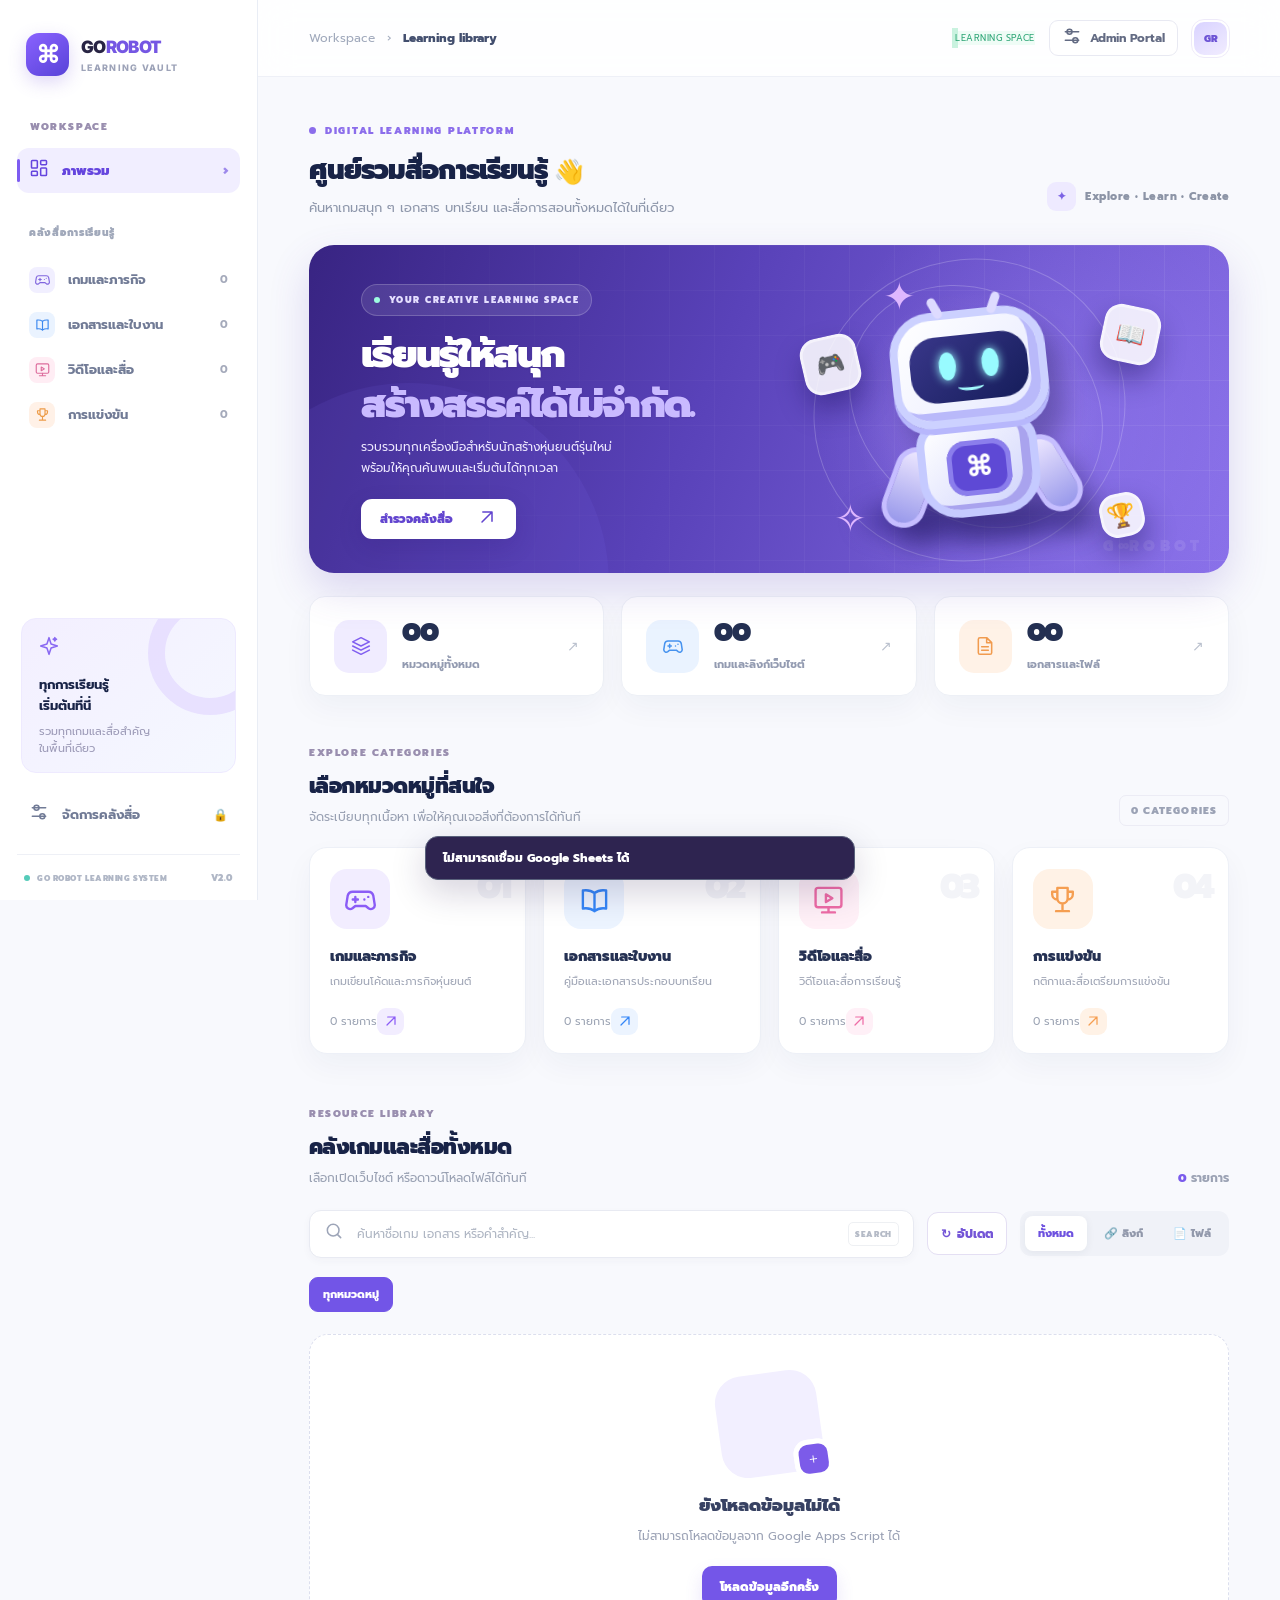
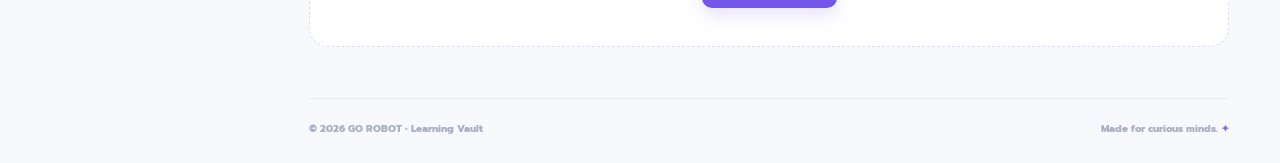
==== index.html @ 6108a469 "Add GO ROBOT Learning Vault Website" ====
<!doctype html>
<html lang="th">
<head>
  <meta charset="utf-8">
  <meta name="viewport" content="width=device-width, initial-scale=1">
  <meta name="theme-color" content="#5942b9">
  <meta name="description" content="GO ROBOT Learning Vault ศูนย์รวมเกมเขียนโปรแกรม เอกสาร และสื่อการเรียนรู้หุ่นยนต์">
  <title>GO ROBOT Learning Vault | คลังเกมและสื่อการเรียนรู้</title>
  <link rel="preconnect" href="https://fonts.googleapis.com">
  <link rel="preconnect" href="https://fonts.gstatic.com" crossorigin>
  <link href="https://fonts.googleapis.com/css2?family=Prompt:wght@400;500;600;700;800&family=Inter:wght@500;600;700;800;900&display=swap" rel="stylesheet">
  <link rel="icon" type="image/svg+xml" href="./favicon.svg">
  <link rel="stylesheet" href="./styles.css">
  <script src="./config.js"></script>
  <script src="./app.js" defer></script>
</head>
<body>
  <div class="app-shell">
    <aside class="sidebar" id="sidebar" aria-label="เมนูหลัก">
      <div class="sidebar-top">
        <div class="wordmark">
          <span class="logo-mark" aria-hidden="true">⌘</span>
          <span class="wordmark-copy"><strong>GO<span>ROBOT</span></strong><small>LEARNING VAULT</small></span>
        </div>
        <button class="nav-close" id="closeMenu" aria-label="ปิดเมนู">✕</button>
      </div>
      <div class="side-section-label">WORKSPACE</div>
      <nav class="side-nav">
        <button type="button" class="side-link active" id="homeNav">
          <span data-icon="LayoutDashboard"></span><span>ภาพรวม</span>
          <span class="side-link-trail">›</span>
        </button>
        <div class="side-subhead">คลังสื่อการเรียนรู้</div>
        <div id="sideCategoryNav"></div>
      </nav>
      <div class="side-grow"></div>
      <div class="sidebar-bottom">
        <div class="side-help">
          <span class="side-help-icon" data-icon="Sparkles"></span>
          <strong>ทุกการเรียนรู้<br>เริ่มต้นที่นี่</strong>
          <p>รวมทุกเกมและสื่อสำคัญ<br>ในพื้นที่เดียว</p>
        </div>
        <a class="side-link side-settings" id="adminSidebar" href="#">
          <span data-icon="Settings2"></span><span>จัดการคลังสื่อ</span><span class="admin-lock">🔒</span>
        </a>
        <div class="sidebar-footer"><span class="footer-led"></span> GO ROBOT LEARNING SYSTEM <span>V2.0</span></div>
      </div>
    </aside>

    <div class="main-area">
      <header class="topbar">
        <div class="mobile-brand">
          <button type="button" class="icon-plain" id="openMenu" aria-label="เปิดเมนู">☰</button>
          <span class="logo-mark" aria-hidden="true">⌘</span>
        </div>
        <div class="breadcrumb">Workspace <span>›</span> <strong id="breadcrumbLabel">Learning library</strong></div>
        <div class="top-actions">
          <span class="system-pill"><span class="live-pulse"></span> LEARNING SPACE</span>
          <a class="top-admin-btn" id="adminTop" href="#"><span data-icon="Settings2"></span> Admin Portal</a>
          <span class="top-avatar">GR</span>
        </div>
      </header>

      <main class="content">
        <div class="welcome-row">
          <div>
            <span class="eyebrow"><span class="eyebrow-dot"></span> DIGITAL LEARNING PLATFORM</span>
            <h1>ศูนย์รวมสื่อการเรียนรู้ <span class="wave">👋</span></h1>
            <p>ค้นหาเกมสนุก ๆ เอกสาร บทเรียน และสื่อการสอนทั้งหมดได้ในที่เดียว</p>
          </div>
          <div class="today-label"><span class="today-icon">✦</span> Explore • Learn • Create</div>
        </div>

        <section class="hero" aria-label="พื้นที่การเรียนรู้ Go Robot">
          <div class="hero-grid"></div>
          <div class="hero-copy">
            <div class="hero-kicker"><span class="hero-kicker-dot"></span> YOUR CREATIVE LEARNING SPACE</div>
            <h2>เรียนรู้ให้สนุก<br><em>สร้างสรรค์ได้ไม่จำกัด.</em></h2>
            <p>รวบรวมทุกเครื่องมือสำหรับนักสร้างหุ่นยนต์รุ่นใหม่<br class="desktop-only">พร้อมให้คุณค้นพบและเริ่มต้นได้ทุกเวลา</p>
            <button type="button" class="hero-cta" id="exploreButton">สำรวจคลังสื่อ <span data-icon="ArrowUpRight"></span></button>
          </div>
          <div class="hero-art" aria-hidden="true">
            <div class="art-orbit orbit-a"></div><div class="art-orbit orbit-b"></div><div class="art-halo"></div>
            <div class="art-platform"></div>
            <div class="art-robot">
              <div class="art-robot-head"><span class="ant ant-left"></span><span class="ant ant-right"></span><span class="eye"></span><span class="eye"></span><span class="robot-mouth"></span></div>
              <div class="art-robot-body"><div class="robot-core">⌘</div></div>
            </div>
            <div class="float-card card-a">🎮</div><div class="float-card card-b">📖</div><div class="float-card card-c">🏆</div>
            <div class="art-star star-a">✦</div><div class="art-star star-b">✧</div>
          </div>
          <div class="hero-watermark">G<span>∞</span>ROBOT</div>
        </section>

        <div class="stats-grid">
          <div class="stat-box"><span class="stat-icon purple" data-icon="Layers"></span><div><strong id="statCategories">00</strong><p>หมวดหมู่ทั้งหมด</p></div><span class="stat-arrow">↗</span></div>
          <div class="stat-box"><span class="stat-icon blue" data-icon="Gamepad2"></span><div><strong id="statLinks">00</strong><p>เกมและลิงก์เว็บไซต์</p></div><span class="stat-arrow">↗</span></div>
          <div class="stat-box"><span class="stat-icon orange" data-icon="FileText"></span><div><strong id="statFiles">00</strong><p>เอกสารและไฟล์</p></div><span class="stat-arrow">↗</span></div>
        </div>

        <section class="section categories-section">
          <div class="section-heading">
            <div><span class="section-overline">EXPLORE CATEGORIES</span><h2>เลือกหมวดหมู่ที่สนใจ</h2><p>จัดระเบียบทุกเนื้อหา เพื่อให้คุณเจอสิ่งที่ต้องการได้ทันที</p></div>
            <span class="section-counter" id="categoryCounter">0 CATEGORIES</span>
          </div>
          <div class="category-grid" id="categoryGrid"></div>
        </section>

        <section class="section featured-section" id="featuredSection" hidden>
          <div class="section-heading"><div><span class="section-overline">HANDPICKED FOR YOU</span><h2>⭐ รายการแนะนำ</h2></div></div>
          <div class="featured-row" id="featuredGrid"></div>
        </section>

        <section class="section library-section" id="library">
          <div class="section-heading library-heading">
            <div><span class="section-overline">RESOURCE LIBRARY</span><h2>คลังเกมและสื่อทั้งหมด</h2><p>เลือกเปิดเว็บไซต์ หรือดาวน์โหลดไฟล์ได้ทันที</p></div>
            <div class="library-count"><span id="filteredCount">0</span> รายการ</div>
          </div>
          <div class="library-toolbar">
            <div class="search-wrap"><span data-icon="Search"></span><input id="searchInput" type="search" placeholder="ค้นหาชื่อเกม เอกสาร หรือคำสำคัญ..." autocomplete="off" aria-label="ค้นหาสื่อ"><span class="search-kbd">SEARCH</span></div>
            <button type="button" class="reload-button" id="reloadTop" title="อัปเดตข้อมูลจาก Google Sheets">↻ <span>อัปเดต</span></button>
            <div class="resource-filters" role="group" aria-label="กรองชนิดสื่อ">
              <button type="button" class="selected" data-type="all">ทั้งหมด</button>
              <button type="button" data-type="link">🔗 ลิงก์</button>
              <button type="button" data-type="file">📄 ไฟล์</button>
            </div>
          </div>
          <div class="filter-bar" id="categoryFilters"></div>
          <div id="resourceGrid" class="resource-grid"></div>
          <div id="emptyState" class="empty-card">
            <div class="empty-graphic"><span data-icon="FolderOpen"></span><span>＋</span></div>
            <h3 id="emptyTitle">พื้นที่สำหรับไอเดียดี ๆ กำลังรออยู่</h3>
            <p id="emptyMessage">ยังไม่มีรายการ กรุณาเพิ่มสื่อจากหน้าผู้ดูแล</p>
            <button class="btn primary" id="refreshButton" type="button">โหลดข้อมูลอีกครั้ง</button>
          </div>
        </section>
        <footer class="page-footer"><span>© 2026 GO ROBOT • Learning Vault</span><span>Made for curious minds. <span class="footer-heart">✦</span></span></footer>
      </main>
    </div>
  </div>
  <div class="mobile-scrim" id="mobileScrim" hidden></div>
  <div class="toast" id="toast" role="status" hidden></div>
</body>
</html>
---- styles.css ----
:root{--ink:#182347;--muted:#858ea7;--purple:#7455eb;--border:#e8ebf3;--bg:#f8f9fd;--shadow:0 12px 30px rgba(32,38,85,.045)}
*{box-sizing:border-box}html{scroll-behavior:smooth}body{margin:0;background:var(--bg);color:var(--ink);font-family:"Noto Sans Thai","Prompt","Segoe UI",Tahoma,sans-serif;font-size:14px}button,input,textarea,select{font:inherit}button{cursor:pointer}button:disabled{cursor:not-allowed;opacity:.48}button:focus-visible,a:focus-visible,input:focus-visible,select:focus-visible,textarea:focus-visible{outline:3px solid #9a89ff;outline-offset:2px}a{color:inherit;text-decoration:none}h1,h2,h3,p{margin:0}::selection{background:#d6ccff;color:#2f2765}
.app-shell{min-height:100vh}.sidebar{position:fixed;left:0;top:0;bottom:0;width:258px;background:white;border-right:1px solid #e9edf5;display:flex;flex-direction:column;z-index:30;padding:31px 17px 15px}.sidebar-top{padding:1px 9px 37px}.logo-mark{width:43px;height:43px;display:grid;place-items:center;border-radius:13px;background:linear-gradient(145deg,#8a62ff,#5843d8);color:white;box-shadow:0 6px 18px #7653dc3d;flex:none}.side-section-label,.section-overline{font-size:10px;letter-spacing:.16em;color:#998eaf;font-weight:900}.side-section-label{margin:5px 13px 14px}.side-nav{display:flex;flex-direction:column;gap:5px}.side-link{display:flex;align-items:center;gap:13px;border:0;background:transparent;width:100%;min-height:45px;text-align:left;color:#717b96;border-radius:12px;padding:0 12px;font-weight:650;transition:.18s;font-size:13px}.side-link:hover,.side-link.active{background:#f1eeff;color:#6545de}.side-link.active{font-weight:850}.side-link.active:before{content:"";width:3px;height:23px;position:absolute;left:17px;border-radius:9px;background:#7d5cf1}.side-link-trail{margin-left:auto;opacity:.6}.side-subhead{margin:27px 12px 12px;color:#a0a8ba;font-size:10px;letter-spacing:.07em;font-weight:900}.side-icon-tiny{height:26px;width:26px;display:grid;place-items:center;border-radius:8px;overflow:hidden;background:#f1efff;color:#8065de}.side-icon-tiny.accent-blue{background:#eaf3ff;color:#3b88ef}.side-icon-tiny.accent-orange{background:#fff1e7;color:#ed9c48}.side-icon-tiny.accent-pink{background:#ffedf4;color:#dd6d9d}.side-icon-tiny.accent-teal{background:#e9fbf6;color:#1eae92}.side-icon-tiny.accent-indigo{background:#eaedff;color:#6378d9}.side-count{margin-left:auto;color:#a5aabb;font-size:11px;font-weight:700}.side-link.active .side-count{color:#886eef}.side-grow{flex:1}.side-help{background:linear-gradient(138deg,#f3efff,#f5f8ff);border:1px solid #eeeaff;border-radius:15px;padding:17px 17px 15px;margin:0 4px 19px;position:relative;overflow:hidden}.side-help:after{content:"";position:absolute;width:90px;height:90px;right:-37px;top:-28px;border:17px solid #e5dcff;border-radius:50%;opacity:.8}.side-help-icon{color:#8a6af2;display:block;margin-bottom:12px}.side-help strong{line-height:1.52;font-size:13px}.side-help p{font-size:11px;line-height:1.55;color:#9c9ab7;margin-top:7px}.side-settings{margin-bottom:17px}.sidebar-footer{display:flex;align-items:center;gap:7px;padding:16px 7px 0;border-top:1px solid #eef0f6;color:#b0b7c6;font-size:8px;font-weight:900;letter-spacing:.07em}.sidebar-footer span:last-child{margin-left:auto;font-size:9px}.footer-led{width:6px;height:6px;background:#55cbb9;border-radius:50%}.nav-close{display:none}
.main-area{margin-left:258px;min-height:100vh}.topbar{height:77px;border-bottom:1px solid #eef0f7;background:#ffffffd9;backdrop-filter:blur(16px);display:flex;align-items:center;justify-content:space-between;padding:0 51px;position:sticky;top:0;z-index:20}.breadcrumb{display:flex;align-items:center;gap:12px;color:#a0a9bc;font-size:12px}.breadcrumb strong{color:#424e6e;font-weight:750}.top-actions{display:flex;align-items:center;gap:14px}.system-pill{background:#effcf6;color:#32a779;letter-spacing:.055em;font-size:9px}.live-pulse{width:7px;height:7px;border-radius:50%;background:#43c695;box-shadow:0 0 0 3px #c9f2df}.top-admin-btn{height:36px;border:1px solid #e8e9f2;background:white;border-radius:9px;padding:0 12px;display:flex;align-items:center;gap:8px;color:#636b83;font-weight:700;font-size:12px}.top-admin-btn:hover{border-color:#b9a8ff;color:#7153dc}.top-avatar{width:37px;height:37px;background:linear-gradient(150deg,#d9d3ff,#f1ecff);color:#6c53d5;border:2px solid white;outline:1px solid #eeeaf9;border-radius:12px;display:grid;place-items:center;font-size:10px;font-weight:1000}.mobile-brand{display:none}
.content{max-width:1440px;margin:auto;padding:42px 51px 27px}.welcome-row{display:flex;justify-content:space-between;align-items:end;gap:20px;margin-bottom:28px}.eyebrow{font-size:10px;letter-spacing:.17em;font-weight:900;color:#8b6deb;display:inline-flex;align-items:center;gap:9px}.eyebrow-dot{width:7px;height:7px;border-radius:50%;background:#8b6deb}.welcome-row h1,.admin-header h1{font-weight:950;font-size:clamp(23px,2.1vw,32px);letter-spacing:-.035em;margin-top:10px}.welcome-row p,.admin-header p{color:#8e97ab;font-size:13px;margin-top:8px}.wave{font-size:24px;vertical-align:middle}.today-label{display:flex;align-items:center;gap:9px;font-size:11px;letter-spacing:.04em;color:#8c94a6;font-weight:800;white-space:nowrap;padding-bottom:6px}.today-icon{width:29px;height:29px;border-radius:9px;display:grid;place-items:center;background:#eeeaff;color:#7c63e5}
.hero{height:328px;border-radius:25px;background:linear-gradient(112deg,#382482 0%,#5942b9 43%,#8970e9 100%);position:relative;overflow:hidden;color:white;box-shadow:0 17px 40px #6247bc31}.hero-grid{position:absolute;inset:0;background-image:linear-gradient(#ffffff12 1px,transparent 1px),linear-gradient(90deg,#ffffff12 1px,transparent 1px);background-size:45px 45px;mask-image:linear-gradient(90deg,transparent,#000)}.hero:before{content:"";position:absolute;inset:-70px -80px auto auto;width:500px;height:500px;border-radius:50%;background:radial-gradient(circle,#a48bff55,transparent 69%)}.hero:after{content:"";position:absolute;left:-100px;bottom:-210px;width:400px;height:400px;background:#8170f31a;border-radius:50%}.hero-copy{position:relative;z-index:5;padding:39px 0 0 52px}.hero-kicker{display:inline-flex;align-items:center;gap:9px;font-size:9px;letter-spacing:.16em;font-weight:850;color:#e5dfff;background:#ffffff19;border:1px solid #ffffff31;padding:8px 12px;border-radius:100px}.hero-kicker-dot{width:6px;height:6px;border-radius:50%;background:#9dfbe0}.hero h2{font-size:clamp(30px,3vw,44px);font-weight:950;letter-spacing:-.045em;line-height:1.3;margin:14px 0 7px;text-shadow:0 1px 2px #2d1c5228}.hero h2 em{font-style:normal;color:#c9baff}.hero p{color:#eee9ff;font-size:12px;line-height:1.8}.hero-cta{border:0;background:white;color:#6245cf;display:flex;align-items:center;gap:24px;padding:0 19px;height:40px;border-radius:11px;margin-top:19px;font-weight:850;font-size:12px;box-shadow:0 8px 24px #26106724}.hero-cta:hover{transform:translateY(-2px)}.hero-watermark{position:absolute;right:26px;bottom:16px;color:#ffffff18;font-weight:1000;font-size:15px;letter-spacing:.3em}.hero-watermark span{letter-spacing:0}.hero-art{position:absolute;width:390px;height:310px;right:68px;top:10px;z-index:2}.art-orbit{position:absolute;border:1px solid #ffffff33;border-radius:50%;left:41px;top:5px;width:315px;height:300px;transform:rotate(-27deg)}.orbit-b{left:70px;top:39px;width:270px;height:225px;transform:rotate(38deg)}.art-halo{position:absolute;width:250px;height:250px;left:80px;top:35px;border-radius:50%;background:radial-gradient(circle,#c5aaff5c,transparent 70%)}.art-platform{position:absolute;width:228px;height:43px;background:#251b7280;filter:blur(12px);border-radius:50%;left:91px;top:243px}.art-robot{position:absolute;left:120px;top:54px;width:165px;height:210px;filter:drop-shadow(13px 21px 12px #1e155258);transform:rotate(-6deg)}.art-robot-head{position:absolute;z-index:2;top:0;left:5px;width:156px;height:116px;border-radius:42px 42px 37px 37px;background:linear-gradient(135deg,#ffffff,#e6e9ff);border:8px solid #ccd1ff;box-shadow:inset -9px -8px 0 #b9b9fa,0 6px 0 #b7b7fc;display:flex;align-items:center;justify-content:center;gap:26px}.art-robot-head:before{content:"";position:absolute;inset:17px 11px;border-radius:26px;background:linear-gradient(140deg,#39378a,#151d5a)}.art-robot-head .eye{width:17px;height:28px;border-radius:60%;background:#98fbff;box-shadow:0 0 10px #9afbff;z-index:2;margin-top:-7px}.robot-mouth{position:absolute;z-index:2;bottom:27px;width:26px;height:9px;border-bottom:3px solid #a4fcff;border-radius:0 0 50% 50%}.ant{position:absolute;top:-23px;width:9px;height:22px;background:#dedbff;border-radius:6px}.ant-left{left:37px;transform:rotate(-24deg)}.ant-right{right:35px;transform:rotate(24deg)}.art-robot-body{position:absolute;top:109px;left:22px;width:121px;height:98px;border:8px solid #c5caff;background:linear-gradient(140deg,#ffffff,#ced2fc);border-radius:26px 26px 39px 39px;display:grid;place-items:center;box-shadow:inset -9px -5px 0 #a9a3ee}.art-robot-body:before,.art-robot-body:after{content:"";position:absolute;top:13px;width:34px;height:73px;background:linear-gradient(#ede7ff,#9999eb);border-radius:24px;border:5px solid #c6beff;z-index:-1}.art-robot-body:before{left:-40px;transform:rotate(26deg)}.art-robot-body:after{right:-40px;transform:rotate(-26deg)}.robot-core{width:64px;height:55px;border-radius:19px;background:#5e49d5;color:#b1f9fb;display:grid;place-items:center;box-shadow:inset 0 0 0 5px #8b7eec}.float-card{position:absolute;width:57px;height:57px;display:grid;place-items:center;border-radius:17px;background:#ffffffdc;color:#7956e3;box-shadow:0 15px 28px #170c5666;transform:rotate(-13deg);border:3px solid #ffffff77}.card-a{left:31px;top:81px}.card-b{right:2px;top:51px;transform:rotate(12deg);color:#e7915c}.card-c{right:17px;bottom:28px;transform:rotate(-12deg);width:44px;height:44px;color:#e9a44b}.art-star{position:absolute;color:#dfb7ff;font-size:39px}.star-a{top:12px;left:112px}.star-b{bottom:17px;left:63px}
.stats-grid{display:grid;grid-template-columns:repeat(3,minmax(0,1fr));gap:17px;margin:23px 0 45px}.stat-box{height:100px;background:white;border:1px solid #edf0f6;border-radius:16px;display:flex;align-items:center;padding:22px 24px;gap:15px;box-shadow:var(--shadow)}.stat-icon{width:53px;height:53px;border-radius:15px;display:grid;place-items:center;flex:none}.stat-icon.purple{background:#f0ecff;color:#805ef0}.stat-icon.blue{background:#eaf3ff;color:#4793ef}.stat-icon.orange{background:#fff2e7;color:#f19b4f}.stat-box strong{font-size:27px;line-height:1;font-weight:950;color:#243052;letter-spacing:-.05em}.stat-box p{font-size:11px;color:#939bb1;font-weight:700;margin-top:9px}.stat-arrow{margin-left:auto;color:#bac1ce}
.section{margin-top:38px}.section-heading{display:flex;align-items:flex-end;justify-content:space-between;margin-bottom:21px;gap:18px}.section-heading h2{display:flex;align-items:center;gap:9px;font-size:21px;letter-spacing:-.025em;font-weight:950;margin-top:8px}.section-heading p{font-size:12px;color:#98a0b2;margin-top:6px}.section-counter{font-size:10px;color:#9ba2b5;letter-spacing:.11em;font-weight:900;border:1px solid #ececf5;padding:7px 11px;border-radius:7px;white-space:nowrap}.category-grid{display:grid;grid-template-columns:repeat(4,minmax(0,1fr));gap:17px}.category-card{text-align:left;border:1px solid #edf0f7;background:white;border-radius:18px;padding:21px 20px 18px;min-height:199px;display:flex;flex-direction:column;position:relative;overflow:hidden;transition:transform .2s,border-color .2s,box-shadow .2s;box-shadow:var(--shadow);--accent-color:#8b5cf6;--accent-bg:#f2edff}.category-card.accent-blue{--accent-color:#3486f7;--accent-bg:#ecf4ff}.category-card.accent-teal{--accent-color:#18b6a3;--accent-bg:#e7fbf5}.category-card.accent-orange{--accent-color:#f59e51;--accent-bg:#fff2e6}.category-card.accent-pink{--accent-color:#ee6ca6;--accent-bg:#fff0f7}.category-card.accent-indigo{--accent-color:#6571ee;--accent-bg:#edf0ff}.category-card:hover,.category-card.chosen{transform:translateY(-4px);border-color:var(--accent-color);box-shadow:0 18px 32px #443a7b13}.cat-artmark{position:absolute;right:17px;top:13px;font-size:34px;font-weight:1000;color:#f3f4f8;letter-spacing:-.1em}.cat-icon{width:60px;height:60px;border-radius:17px;display:grid;place-items:center;background:var(--accent-bg);color:var(--accent-color);overflow:hidden;margin-bottom:17px}.cat-title{font-size:14px;font-weight:950;color:#253153}.cat-description{font-size:11px;line-height:1.7;color:#a0a6b6;margin-top:6px;display:-webkit-box;-webkit-line-clamp:2;-webkit-box-orient:vertical;overflow:hidden}.cat-bottom{display:flex;align-items:center;justify-content:space-between;font-size:11px;color:#9ba3b3;margin-top:auto;padding-top:16px}.cat-arrow{width:27px;height:27px;display:grid;place-items:center;border-radius:9px;background:var(--accent-bg);color:var(--accent-color)}.featured-section{margin-top:44px}.featured-row{display:grid;grid-template-columns:repeat(3,minmax(0,1fr));gap:18px}
.library-section{margin-top:48px;scroll-margin-top:100px}.library-heading{margin-bottom:23px}.library-count{font-size:12px;font-weight:700;color:#9ba2b4}.library-count span{color:#7a5bec;font-weight:1000}.library-toolbar{display:flex;gap:13px;align-items:center;justify-content:space-between}.search-wrap{height:48px;display:flex;align-items:center;gap:11px;border:1px solid #e8eaf2;border-radius:12px;background:white;color:#9da5b8;padding:0 14px;flex:1;box-shadow:0 3px 9px #2d366009}.search-wrap:focus-within{border-color:#ac9af7}.search-wrap input{outline:0;border:0;background:transparent;flex:1;min-width:0;color:#303b5b;font-size:12px}.search-wrap input::placeholder{color:#afb6c3}.search-wrap button{border:0;background:transparent;color:#8790a5}.search-kbd{font-size:8px;letter-spacing:.08em;border:1px solid #eef0f3;border-radius:5px;padding:5px 6px;font-weight:900;color:#b4bac6}.resource-filters{display:flex;gap:4px;background:#f0f2f8;padding:5px;border-radius:11px;white-space:nowrap}.resource-filters button{border:0;background:transparent;padding:9px 13px;display:flex;align-items:center;gap:7px;border-radius:8px;font-size:11px;font-weight:800;color:#9198ab}.resource-filters button.selected{background:white;box-shadow:0 2px 8px #262f4510;color:#6d51df}.filter-bar{display:flex;gap:8px;flex-wrap:wrap;margin:19px 0 22px}.filter-bar button{border:1px solid #e9ebf3;padding:8px 13px;border-radius:9px;background:white;font-size:11px;color:#929aad;font-weight:750}.filter-bar button.active{background:#7255e7;color:white;border-color:#7255e7}.resource-grid{display:grid;grid-template-columns:repeat(3,minmax(0,1fr));gap:19px}.resource-card{border:1px solid #eaecf5;border-radius:17px;background:white;overflow:hidden;display:flex;flex-direction:column;box-shadow:var(--shadow);transition:transform .2s,box-shadow .2s}.resource-card:hover{transform:translateY(-4px);box-shadow:0 20px 35px #3e467516}.resource-cover{position:relative;height:151px;overflow:hidden;background:linear-gradient(127deg,#433299,#9c85fa);color:white}.resource-cover.cover-blue{background:linear-gradient(125deg,#1d5da7,#8dbdfa)}.resource-cover.cover-pink{background:linear-gradient(125deg,#9d397e,#f6a5d3)}.resource-cover.cover-teal{background:linear-gradient(125deg,#117a86,#92e4d8)}.resource-cover.cover-orange{background:linear-gradient(125deg,#ad6230,#ffce8d)}.resource-cover.cover-indigo{background:linear-gradient(125deg,#4254ba,#a6b0ff)}.resource-cover>img{width:100%;height:100%;object-fit:cover}.cover-lines{position:absolute;inset:0;background:repeating-linear-gradient(140deg,transparent,transparent 24px,#ffffff12 25px,#ffffff12 26px)}.cover-rings{position:absolute;width:210px;height:210px;border:36px solid #ffffff1d;border-radius:50%;right:-40px;top:-60px}.cover-symbol{position:absolute;width:80px;height:80px;border:1px solid #ffffff51;background:#ffffff20;border-radius:24px;display:grid;place-items:center;left:50%;top:50%;transform:translate(-50%,-50%) rotate(-9deg);box-shadow:0 14px 30px #15245230}.cover-word{position:absolute;bottom:13px;left:17px;font-weight:950;font-size:10px;letter-spacing:.14em;color:#ffffff88}.featured-flag{position:absolute;right:12px;top:12px;padding:6px 8px;background:#ffffffed;color:#d49a33;font-weight:900;font-size:9px;border-radius:6px;display:flex;gap:5px;align-items:center}.resource-card-body{padding:19px 19px 17px;display:flex;flex-direction:column;flex:1}.resource-meta{display:flex;justify-content:space-between;gap:8px;align-items:center}.resource-kind{display:inline-flex;align-items:center;gap:5px;color:#785be4;background:#f0ebff;font-size:9px;letter-spacing:.06em;font-weight:900;border-radius:5px;padding:6px 8px}.resource-kind.file-kind{background:#e7f3ff;color:#4387d7}.resource-category{font-size:10px;color:#a2a9bb;white-space:nowrap;overflow:hidden;text-overflow:ellipsis}.resource-card h3{font-size:15px;font-weight:900;line-height:1.5;margin-top:14px}.resource-card p{color:#9da4b5;font-size:11px;line-height:1.7;margin-top:7px;display:-webkit-box;-webkit-line-clamp:2;-webkit-box-orient:vertical;overflow:hidden;min-height:36px}.resource-tags{display:flex;gap:5px;flex-wrap:wrap;min-height:29px;margin:11px 0}.resource-tags span{color:#8993ad;background:#f5f6fa;font-size:10px;border-radius:5px;padding:5px 7px}.resource-card-footer{border-top:1px solid #f0f1f6;margin-top:auto;padding-top:12px;display:flex;align-items:center;justify-content:space-between;color:#6d56cc;font-size:11px;font-weight:850}.resource-card-footer>span:first-child{display:flex;align-items:center;gap:6px}.round-link{width:29px;height:29px;background:#f1edff;color:#7355df;border-radius:9px;display:grid;place-items:center}.empty-card{background:white;border:1px dashed #dcdfee;min-height:304px;border-radius:19px;display:flex;align-items:center;justify-content:center;flex-direction:column;text-align:center;padding:38px;color:#957de7}.empty-card h3{color:#374162;font-weight:900;font-size:17px;margin-top:11px}.empty-card p{color:#9ba2b5;line-height:1.7;font-size:12px;margin:8px 0 20px}.empty-graphic{width:102px;height:102px;display:grid;place-items:center;border-radius:27px;background:#f2efff;position:relative;color:#8c71ec;transform:rotate(-8deg);margin-bottom:6px}.empty-graphic-glow{position:absolute;width:90px;height:90px;background:#a794ff20;filter:blur(18px)}.empty-graphic>span{position:absolute;right:-8px;bottom:-9px;background:#7c5be9;color:white;border:5px solid white;border-radius:14px;display:grid;place-items:center;width:39px;height:39px}.loading-orb{width:40px;height:40px;border:3px solid #eee9ff;border-top-color:#8060ec;border-radius:50%;animation:spin 1s linear infinite}@keyframes spin{to{transform:rotate(360deg)}}.page-footer{display:flex;justify-content:space-between;border-top:1px solid #e9ebf2;margin-top:51px;padding:22px 0 0;color:#a8b0c2;font-size:10px;font-weight:750}.footer-heart{color:#866ae9}
.btn{border:1px solid transparent;border-radius:10px;display:inline-flex;align-items:center;justify-content:center;gap:9px;padding:11px 17px;font-weight:850;font-size:12px;transition:.15s}.btn.primary{background:#7456e8;color:white;box-shadow:0 8px 17px #7354df28}.btn.primary:hover{background:#6346d9}.btn.ghost{color:#7c85a0;border-color:#e5e8f1;background:white}.btn.ghost:hover{color:#7055e5;border-color:#d2cbfa}
.admin-header{display:flex;align-items:end;justify-content:space-between;gap:20px;margin:0 0 28px}.admin-header .eyebrow{gap:8px}.admin-greet{font-size:23px}.admin-banner{background:linear-gradient(110deg,#2f286b,#5545aa);color:white;border-radius:17px;padding:22px 25px;display:flex;align-items:center;gap:18px;box-shadow:0 13px 30px #4a388222}.banner-lock{width:52px;height:52px;background:#ffffff1e;display:grid;place-items:center;border-radius:15px;border:1px solid #ffffff3a;flex:none}.admin-banner strong{font-size:15px;font-weight:950}.admin-banner p{font-size:11px;color:#d3cef6;margin-top:6px}.secure-badge{margin-left:auto;font-size:9px;letter-spacing:.1em;font-weight:900;display:flex;align-items:center;gap:8px;white-space:nowrap;color:#b5f9da}.secure-badge span{background:#63e9b8;width:7px;height:7px;border-radius:50%}.admin-metrics{display:grid;grid-template-columns:repeat(4,1fr);gap:16px;margin:24px 0 30px}.admin-metrics>div{min-height:126px;background:white;border:1px solid #ebeef5;border-radius:15px;padding:18px 20px;display:flex;flex-direction:column;box-shadow:var(--shadow)}.admin-metrics span{color:#8768e8;margin-bottom:6px}.admin-metrics strong{font-size:27px;line-height:1.1;font-weight:950}.admin-metrics p{font-size:11px;font-weight:700;color:#929cb3;margin-top:7px}.admin-panel{background:white;border-radius:19px;border:1px solid #e8ebf2;box-shadow:var(--shadow);margin-bottom:22px;overflow:hidden}.admin-panel-header{display:flex;align-items:center;justify-content:space-between;gap:20px;padding:26px 27px 20px}.admin-panel-header h2{font-size:19px;letter-spacing:-.02em;font-weight:950;margin-top:5px}.admin-panel-header h2 span{font-size:12px;font-weight:850;border-radius:30px;background:#f0ecff;color:#8468e5;display:inline-flex;padding:3px 8px;vertical-align:middle;margin-left:5px}.admin-panel-header p{font-size:11px;color:#99a2b4;margin-top:7px}.admin-list{border-top:1px solid #edf0f6}.admin-list-row{display:flex;align-items:center;gap:16px;border-bottom:1px solid #f0f1f5;padding:14px 26px;min-height:81px}.admin-list-row:last-child{border-bottom:0}.admin-row-icon{height:46px;width:46px;border-radius:13px;background:#f1ecff;color:#8563e6;display:grid;place-items:center;overflow:hidden;flex:none}.admin-row-icon.accent-blue{background:#e7f2ff;color:#488de9}.admin-row-icon.accent-pink{background:#ffeff6;color:#dd72a2}.admin-row-icon.accent-orange{background:#fff2e6;color:#eaaa59}.admin-row-icon.accent-teal{background:#e7faf4;color:#1daa9a}.admin-row-icon.accent-indigo{background:#ecedff;color:#6879d9}.admin-row-icon img{width:100%;height:100%;object-fit:cover}.admin-row-desc{min-width:0;flex:1;display:flex;flex-direction:column;gap:5px}.admin-row-desc strong{font-size:12px;font-weight:900;white-space:nowrap;overflow:hidden;text-overflow:ellipsis}.admin-row-desc span{font-size:11px;color:#9aa2b5;white-space:nowrap;overflow:hidden;text-overflow:ellipsis}.admin-number{background:#f6f7fa;color:#8891a4;font-size:10px;white-space:nowrap}.admin-row-controls{display:flex;gap:5px;align-items:center}.admin-row-controls button{background:white;border:1px solid #eef0f6;border-radius:8px;width:34px;height:34px;display:grid;place-items:center;color:#8f99ad}.admin-row-controls button:not(:disabled):hover{color:#6d51e3;background:#f6f3ff}.admin-row-controls button.danger-icon:hover{color:#df6376;background:#fff0f2}.admin-list-empty{text-align:center;padding:34px 20px;color:#a3aabe;font-size:12px}.admin-bottom-actions{display:flex;justify-content:flex-end;gap:10px;margin:20px 0}.admin-bottom-actions button{display:flex;align-items:center;gap:8px;color:#8d95aa;font-size:12px;font-weight:750;background:transparent;border:0;padding:10px}.admin-bottom-actions button:hover{color:#7157de}
.toast{position:fixed;bottom:27px;left:50%;transform:translateX(-50%);z-index:100;display:flex;align-items:center;gap:10px;background:#262f51;color:white;border:1px solid #59617b;border-radius:12px;box-shadow:0 18px 40px #10162933;padding:13px 18px;font-size:12px;font-weight:750;max-width:calc(100vw - 30px)}.toast svg{color:#79e8be;flex:none}
.modal-backdrop{position:fixed;inset:0;z-index:80;background:#111936b8;backdrop-filter:blur(8px);display:flex;justify-content:center;align-items:center;padding:20px}.auth-modal,.editor-modal{background:white;border-radius:23px;box-shadow:0 35px 90px #070e3073;position:relative;width:min(100%,480px);padding:37px}.modal-x{border:0;background:#f2f3f8;color:#8f97aa;width:34px;height:34px;border-radius:10px;display:grid;place-items:center;flex:none}.auth-modal>.modal-x{position:absolute;right:18px;top:18px}.auth-emblem{background:linear-gradient(135deg,#e8e0ff,#f5f2ff);height:74px;width:74px;display:grid;place-items:center;color:#7557e4;border-radius:22px;margin:0 auto 20px;box-shadow:0 10px 22px #7560da12}.auth-tag{display:flex;justify-content:center;width:max-content;margin:auto;background:#f2efff;color:#8065dc;letter-spacing:.1em;font-size:9px}.auth-modal h2{font-size:24px;text-align:center;font-weight:950;margin:13px 0 8px;letter-spacing:-.025em}.auth-modal>p{font-size:12px;color:#9ba3b8;text-align:center;line-height:1.8;margin:auto;max-width:330px}.auth-form{margin-top:27px}.auth-form label,.editor-body label{font-size:12px;color:#4b5574;font-weight:850;display:flex;flex-direction:column;gap:9px}.auth-form label+label{margin-top:17px}.auth-form input,.editor-body input:not([type=file]):not([type=checkbox]),.editor-body textarea,.editor-body select{width:100%;border:1px solid #e5e8f1;border-radius:10px;background:#fcfcff;color:#34405f;padding:12px 13px;outline:0;font-size:13px;font-weight:500;min-height:45px}.auth-form input:focus,.editor-body input:focus,.editor-body select:focus,.editor-body textarea:focus{border-color:#9e88fa;box-shadow:0 0 0 3px #9f8df51e}.auth-form input::placeholder,.editor-body input::placeholder,.editor-body textarea::placeholder{color:#b9c0ce}.auth-submit{width:100%;margin-top:23px;height:46px}.auth-footnote{display:flex;align-items:center;justify-content:center;gap:7px;font-size:10px;color:#a0a7b9;margin-top:23px}.auth-footnote svg{color:#7d69d6}.form-error{color:#c84561;background:#fff2f5;border-radius:8px;padding:10px;margin-top:13px;font-size:11px}
.editor-modal{padding:0;width:min(100%,590px);max-height:min(92vh,950px);display:flex;flex-direction:column;overflow:hidden}.editor-header{padding:26px 29px 22px;display:flex;align-items:flex-start;justify-content:space-between;border-bottom:1px solid #edf0f5}.editor-header h2{font-size:20px;font-weight:950;margin-top:6px}.editor-body{overflow-y:auto;padding:25px 29px 0;display:flex;flex-direction:column;gap:18px}.editor-body label>span:not(.muted){color:#8b65f2}.editor-body .muted{color:#aab1bf;font-weight:600}.editor-body textarea{resize:vertical}.input-subtitle{font-size:12px;color:#4b5574;font-weight:850}.input-subtitle span{font-size:10px;font-weight:600;color:#a0a8bb;margin-left:5px}.icon-choice-grid{display:grid;grid-template-columns:repeat(10,minmax(0,1fr));gap:7px;margin-top:-7px}.icon-choice{height:40px;border-radius:9px;background:#f8f9fd;border:1px solid #ebedf4;display:grid;place-items:center;color:#8a93ac}.icon-choice:hover,.icon-choice.picked{background:#ede8ff;border-color:#9d88ef;color:#7353de}.image-upload-row{display:flex;gap:12px}.uploaded-preview{height:87px;width:105px;border-radius:12px;position:relative;overflow:hidden;flex:none;border:1px solid #dcdfea}.uploaded-preview img{width:100%;height:100%;object-fit:cover}.uploaded-preview button{position:absolute;top:5px;right:5px;background:#1b244fcf;color:white;border:0;width:21px;height:21px;border-radius:6px;display:grid;place-items:center}.upload-target{display:flex!important;flex-direction:column!important;gap:5px!important;align-items:center;justify-content:center;border:1.5px dashed #cbc4f0;background:#faf8ff;border-radius:12px;padding:18px 12px;min-height:87px;text-align:center;flex:1;color:#8064e5!important;cursor:pointer}.upload-target:hover{background:#f1ecff}.upload-target span{color:#7861c9!important;font-size:11px;font-weight:850}.upload-target small{color:#abb0bf;font-size:9px;font-weight:600}.upload-target input{display:none}.color-options{display:flex;gap:12px;margin-top:-8px}.color-options button{height:32px;width:32px;display:grid;place-items:center;color:white;border-radius:50%;border:3px solid white;box-shadow:0 0 0 1px #e6e7f0}.color-options button.selected{box-shadow:0 0 0 2px #9c8af4}.type-select{display:grid;grid-template-columns:1fr 1fr;gap:12px;margin-top:-6px}.type-select button{display:flex;align-items:flex-start;text-align:left;flex-direction:column;border:1px solid #e6e8f1;background:#fafbff;border-radius:12px;padding:16px;gap:8px;color:#8994ad}.type-select button.selected{border-color:#9478eb;background:#f5f1ff;color:#785bd9}.type-select strong{font-size:12px;color:#444e6d}.type-select small{font-size:10px}.file-target{min-height:94px}.file-section{display:flex;flex-direction:column;gap:9px}.feature-checkbox{display:flex!important;flex-direction:row!important;gap:11px!important;align-items:center;background:#faf9ff;border:1px solid #ebe7fc;border-radius:12px;padding:13px!important;cursor:pointer}.feature-checkbox input{accent-color:#7858e8;width:18px;height:18px}.feature-checkbox>span{display:flex;flex-direction:column;gap:4px}.feature-checkbox strong{color:#434f6d;font-size:11px}.feature-checkbox small{color:#a0a5b7;font-weight:500;font-size:10px}.editor-footer{display:flex;align-items:center;justify-content:flex-end;gap:10px;padding:19px 0 24px;margin-top:2px;border-top:1px solid #edf0f5;position:sticky;bottom:0;background:white}.form-hint{font-size:11px;color:#a0a7bb;line-height:1.7;margin-top:-8px}
@media(max-width:1270px){.sidebar{width:230px}.main-area{margin-left:230px}.content{padding-left:34px;padding-right:34px}.topbar{padding:0 34px}.hero-art{right:12px}.hero-copy{padding-left:40px}.hero h2{font-size:37px}.category-grid{gap:12px}.category-card{padding:18px 15px}.stats-grid{gap:12px}.stat-box{padding:18px 16px}}
@media(max-width:1060px){.hero-art{right:-78px;opacity:.86}.hero-copy{padding-left:31px}.hero h2{font-size:34px}.hero p{font-size:11px}.category-grid{grid-template-columns:repeat(2,minmax(0,1fr))}.resource-grid,.featured-row{grid-template-columns:repeat(2,minmax(0,1fr))}.stats-grid{gap:10px}.stat-box{gap:10px}.stat-icon{width:44px;height:44px}.stat-box strong{font-size:24px}.category-card{min-height:190px}}
@media(max-width:800px){.sidebar{width:265px;transform:translateX(-100%);transition:transform .2s;box-shadow:20px 0 40px #141b4230}.sidebar.is-open{transform:translateX(0)}.nav-close{display:grid;border:0;background:transparent;color:#7e88a1;position:absolute;right:16px;top:33px}.mobile-scrim{position:fixed;inset:0;background:#111a456b;z-index:25}.main-area{margin-left:0}.topbar{height:67px;padding:0 24px}.mobile-brand{display:flex;align-items:center;gap:16px}.icon-plain{border:0;background:transparent;color:#4b5373}.breadcrumb{display:none}.content{padding:28px 24px 24px}.hero-art{right:0}.hero{height:300px}.hero-copy{padding-top:34px}.hero h2{font-size:35px}.hero p{max-width:280px}.stats-grid{margin-bottom:32px}}
@media(max-width:640px){.topbar{padding:0 16px}.top-actions{gap:9px}.system-pill{display:none}.top-admin-btn{width:37px;padding:0;justify-content:center}.top-admin-btn span{display:none}.content{padding:25px 16px 24px}.welcome-row{margin-bottom:22px;align-items:flex-start}.welcome-row h1,.admin-header h1{font-size:23px}.welcome-row p{font-size:11px;line-height:1.65}.today-label{display:none}.hero{height:330px;border-radius:18px}.hero-copy{padding:25px 21px}.hero h2{font-size:32px}.hero p{max-width:250px;line-height:1.7}.hero-kicker{font-size:7px}.hero-art{width:290px;height:265px;right:-88px;top:74px;transform:scale(.7);transform-origin:top right;opacity:.7}.hero-watermark{display:none}.stats-grid{grid-template-columns:repeat(3,minmax(0,1fr));gap:8px;margin:15px 0 31px}.stat-box{height:auto;min-height:94px;padding:12px 7px;flex-direction:column;gap:7px;text-align:center;border-radius:12px}.stat-icon{height:33px;width:33px;border-radius:10px}.stat-icon svg{width:17px}.stat-box strong{font-size:22px}.stat-box p{font-size:9px;margin-top:5px}.stat-arrow{display:none}.section{margin-top:31px}.section-heading h2{font-size:18px}.section-heading p{font-size:11px}.section-counter{display:none}.category-grid{gap:10px}.category-card{padding:14px 13px;min-height:184px;border-radius:14px}.cat-icon{width:45px;height:45px;border-radius:12px;margin-bottom:13px}.cat-icon svg{width:25px}.cat-title{font-size:12px}.cat-description{font-size:10px}.cat-bottom{font-size:10px;padding-top:11px}.cat-artmark{font-size:26px}.featured-row,.resource-grid{grid-template-columns:1fr;gap:13px}.library-toolbar{flex-direction:column;align-items:stretch}.search-wrap{height:45px;flex:initial}.resource-filters{justify-content:space-between}.resource-filters button{flex:1;justify-content:center}.resource-cover{height:180px}.filter-bar{flex-wrap:nowrap;overflow-x:auto;padding-bottom:6px}.filter-bar button{white-space:nowrap}.admin-header{align-items:flex-start}.admin-header>.btn{font-size:0;padding:12px}.admin-header>.btn svg{width:19px}.admin-banner{padding:17px;gap:13px}.admin-banner strong{font-size:12px}.admin-banner p{font-size:10px;line-height:1.6}.secure-badge{display:none}.banner-lock{width:44px;height:44px}.admin-metrics{grid-template-columns:repeat(2,1fr);gap:10px}.admin-metrics>div{min-height:105px;padding:14px}.admin-panel-header{padding:21px 17px 16px;align-items:flex-start}.admin-panel-header h2{font-size:16px}.admin-panel-header p{font-size:10px;max-width:210px}.admin-panel-header .btn{font-size:10px;padding:9px 10px;white-space:nowrap}.admin-list-row{padding:12px 13px;gap:10px}.admin-row-icon{width:39px;height:39px}.admin-row-desc strong{font-size:11px}.admin-row-desc span{font-size:10px}.admin-number{display:none}.admin-row-controls{gap:2px}.admin-row-controls button{width:29px;height:29px}.admin-row-controls svg{width:14px}.auth-modal{padding:30px 22px}.editor-modal{max-height:94vh}.editor-header{padding:20px}.editor-body{padding:20px 19px 0}.icon-choice-grid{grid-template-columns:repeat(7,1fr)}.page-footer{font-size:9px;gap:10px}.page-footer span:last-child{text-align:right}}
@media(prefers-reduced-motion:reduce){html{scroll-behavior:auto}.category-card,.resource-card,.hero-cta,.sidebar{transition:none!important}.loading-orb{animation:none}}

/* GitHub Pages edition additions (the main design is shared with the hosted version). */
[hidden]{display:none!important}
body{font-family:'Prompt','Noto Sans Thai','Segoe UI',Tahoma,sans-serif}
.wordmark{display:flex;align-items:center;gap:12px;min-height:45px}
.wordmark-copy{display:flex;flex-direction:column;line-height:1.25;white-space:nowrap}
.wordmark-copy strong{font:900 17px 'Inter','Prompt',sans-serif;letter-spacing:-.7px;color:#282444}
.wordmark-copy strong span{color:#7557e3}
.wordmark-copy small{margin-top:5px;font:800 9px 'Inter',sans-serif;color:#9da3b8;letter-spacing:1.3px}
.logo-mark{font-size:24px;font-weight:900}
.side-icon-tiny img,.cat-icon img{width:100%;height:100%;object-fit:cover}
.side-category-nav{display:flex;flex-direction:column}
.nav-name{flex:1;white-space:nowrap;text-overflow:ellipsis;overflow:hidden}
.admin-lock{margin-left:auto;font-size:12px}
.category-card.chosen{border-color:#9c83ed;box-shadow:0 0 0 3px #987bec1f}
.reload-button{display:inline-flex;align-items:center;justify-content:center;gap:6px;white-space:nowrap;border:1px solid #e4dff3;border-radius:11px;background:#fff;color:#7455d7;padding:10px 13px;font-weight:800;font-size:12px;min-height:43px}
.reload-button:hover{background:#f8f5ff;border-color:#a993ed}
.float-card{font-size:23px;display:grid;place-items:center}
.robot-core{display:grid;place-items:center;color:#fff;font-size:27px;font-weight:900}
.toast{position:fixed;right:20px;bottom:20px;background:#2e2450;color:#fff;padding:12px 17px;border-radius:13px;box-shadow:0 12px 35px #21124630;z-index:60;font-size:12px;max-width:min(430px,calc(100vw - 40px))}
@media(max-width:640px){.reload-button{align-self:flex-end}.hero-art{pointer-events:none}}
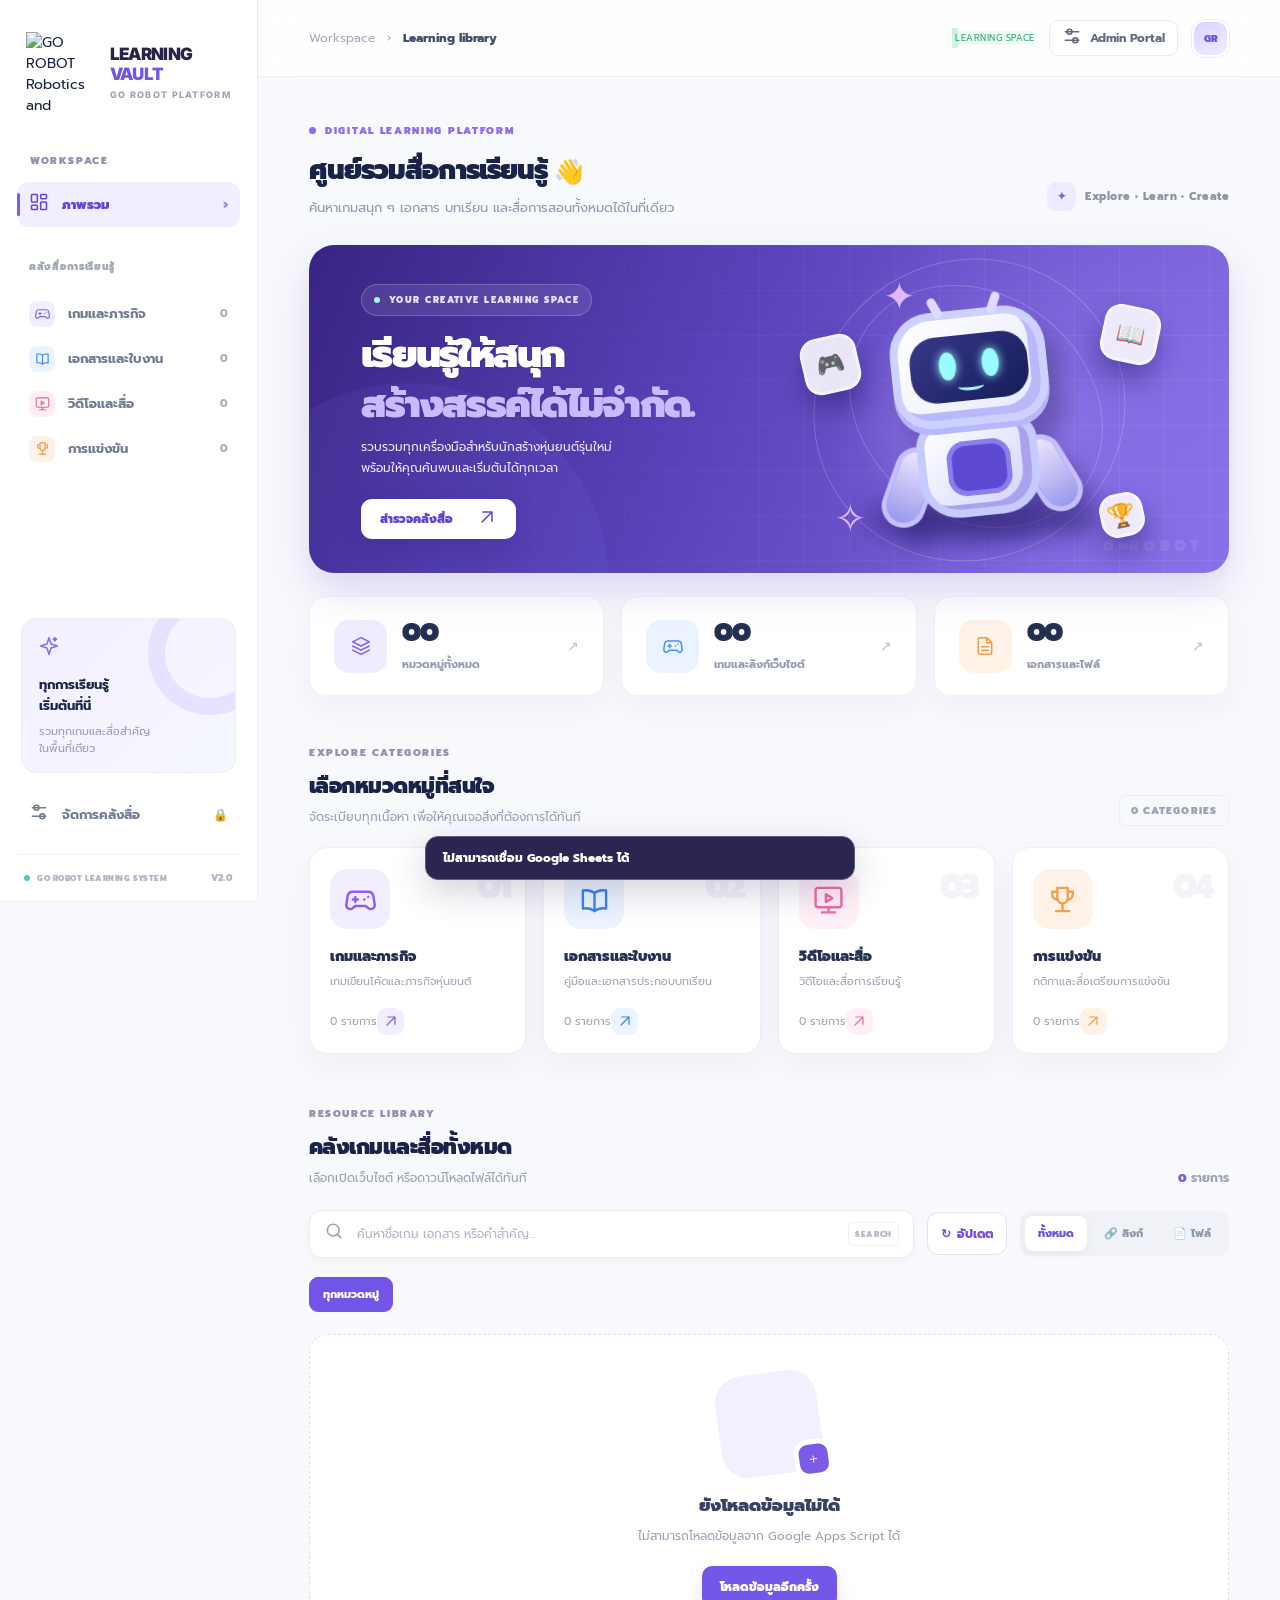
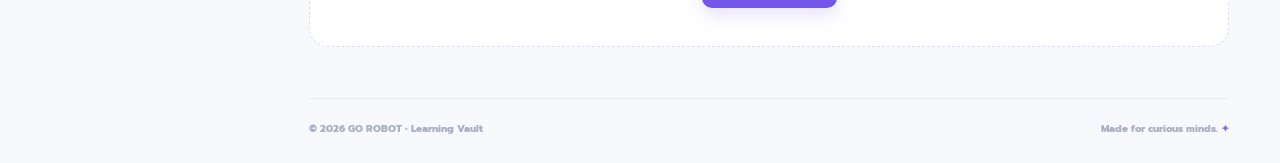
==== commit 33702c6a: "index.html" ====
--- a/index.html
+++ b/index.html
@@ -9,7 +9,7 @@
   <link rel="preconnect" href="https://fonts.googleapis.com">
   <link rel="preconnect" href="https://fonts.gstatic.com" crossorigin>
   <link href="https://fonts.googleapis.com/css2?family=Prompt:wght@400;500;600;700;800&family=Inter:wght@500;600;700;800;900&display=swap" rel="stylesheet">
-  <link rel="icon" type="image/svg+xml" href="./favicon.svg">
+  <link rel="icon" type="image/png" href="./go-robot-logo.png">
   <link rel="stylesheet" href="./styles.css">
   <script src="./config.js"></script>
   <script src="./app.js" defer></script>
@@ -19,8 +19,8 @@
     <aside class="sidebar" id="sidebar" aria-label="เมนูหลัก">
       <div class="sidebar-top">
         <div class="wordmark">
-          <span class="logo-mark" aria-hidden="true">⌘</span>
-          <span class="wordmark-copy"><strong>GO<span>ROBOT</span></strong><small>LEARNING VAULT</small></span>
+          <img class="brand-logo" src="./go-robot-logo.png" alt="GO ROBOT Robotics and Coding" width="92" height="79">
+          <span class="wordmark-copy"><strong>LEARNING<br><span>VAULT</span></strong><small>GO ROBOT PLATFORM</small></span>
         </div>
         <button class="nav-close" id="closeMenu" aria-label="ปิดเมนู">✕</button>
       </div>
@@ -51,7 +51,7 @@
       <header class="topbar">
         <div class="mobile-brand">
           <button type="button" class="icon-plain" id="openMenu" aria-label="เปิดเมนู">☰</button>
-          <span class="logo-mark" aria-hidden="true">⌘</span>
+          <img class="mobile-brand-logo" src="./go-robot-logo.png" alt="GO ROBOT" width="55" height="47">
         </div>
         <div class="breadcrumb">Workspace <span>›</span> <strong id="breadcrumbLabel">Learning library</strong></div>
         <div class="top-actions">
@@ -84,7 +84,7 @@
             <div class="art-platform"></div>
             <div class="art-robot">
               <div class="art-robot-head"><span class="ant ant-left"></span><span class="ant ant-right"></span><span class="eye"></span><span class="eye"></span><span class="robot-mouth"></span></div>
-              <div class="art-robot-body"><div class="robot-core">⌘</div></div>
+              <div class="art-robot-body"><div class="robot-core"><img src="./go-robot-logo.png" alt=""></div></div>
             </div>
             <div class="float-card card-a">🎮</div><div class="float-card card-b">📖</div><div class="float-card card-c">🏆</div>
             <div class="art-star star-a">✦</div><div class="art-star star-b">✧</div>
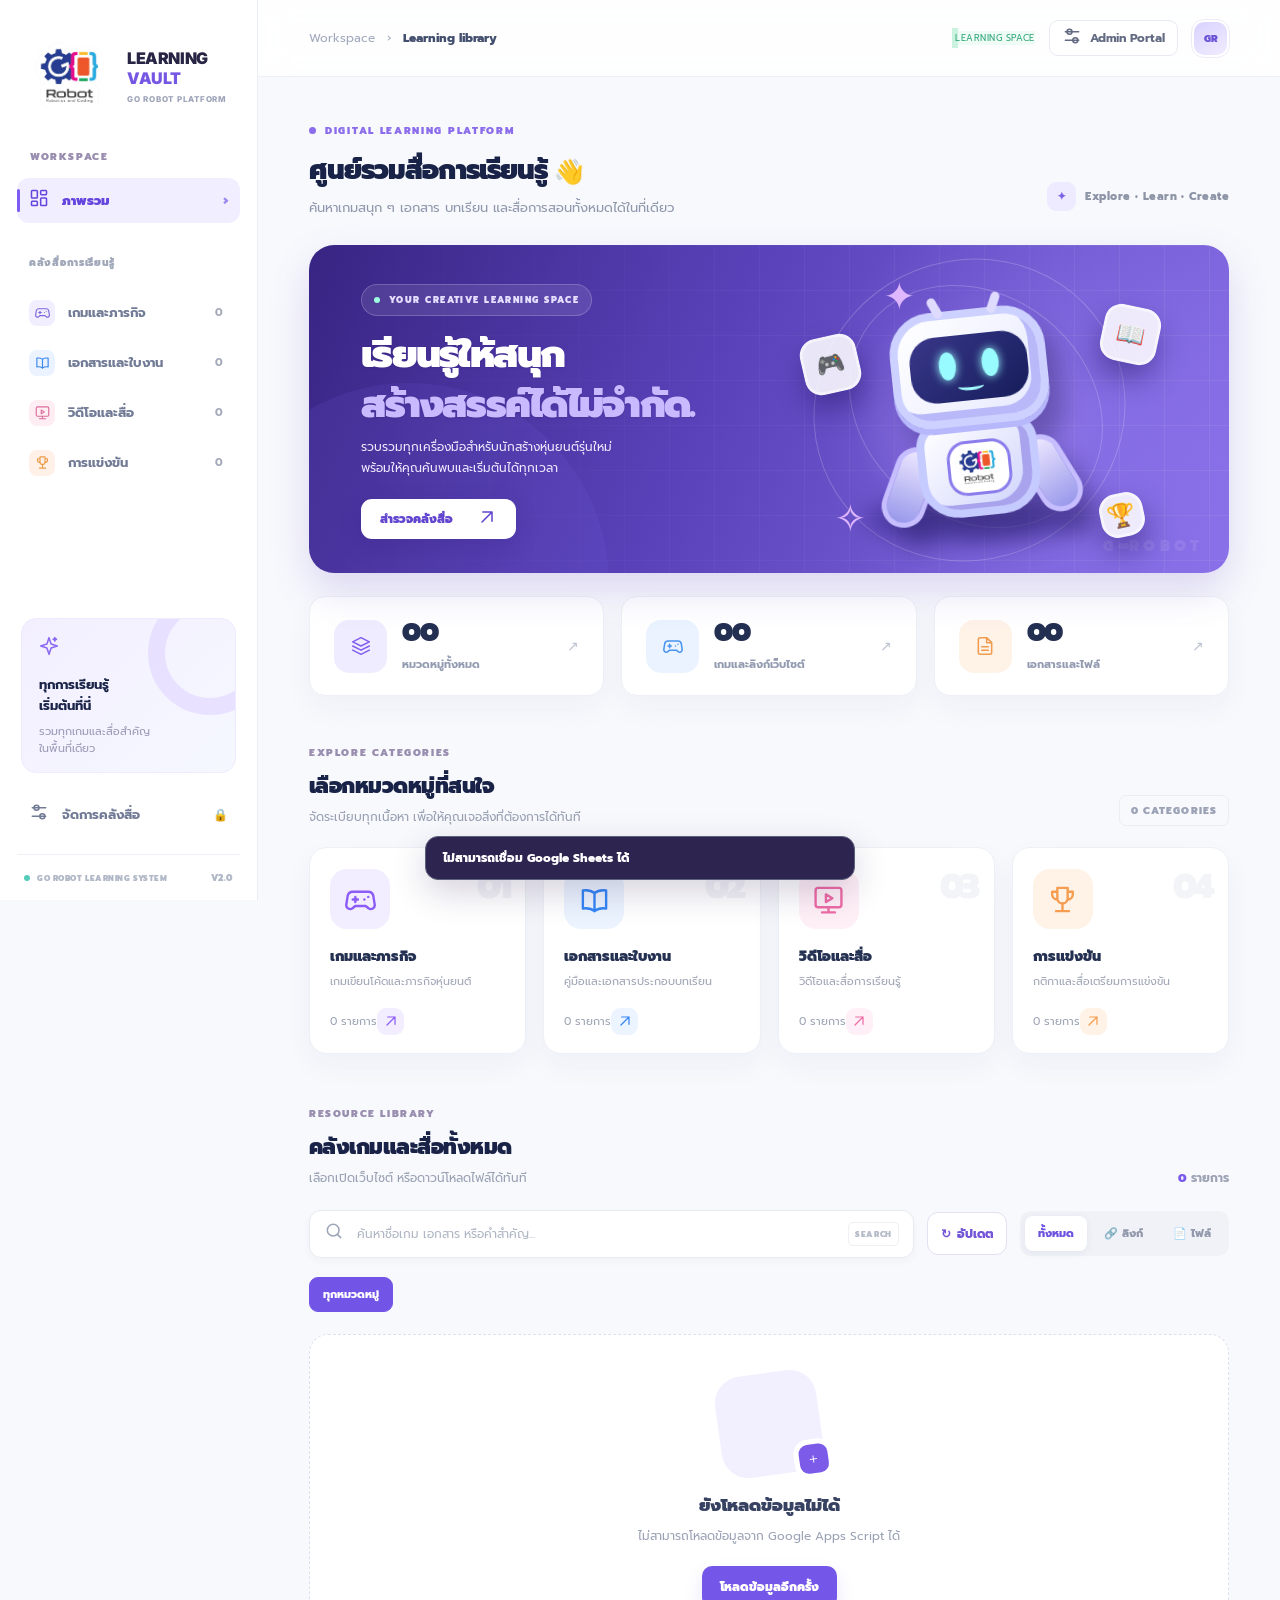
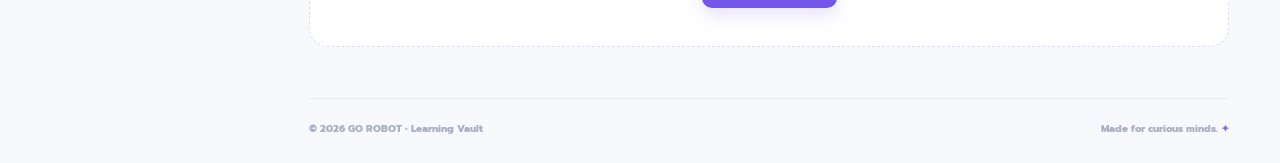
==== commit eb58f16c: "index.html" ====
--- a/index.html
+++ b/index.html
@@ -30,8 +30,13 @@
           <span data-icon="LayoutDashboard"></span><span>ภาพรวม</span>
           <span class="side-link-trail">›</span>
         </button>
-        <div class="side-subhead">คลังสื่อการเรียนรู้</div>
-        <div id="sideCategoryNav"></div>
+        <div class="side-subhead side-category-heading">
+          <span>คลังสื่อการเรียนรู้</span>
+          <span class="side-scroll-hint" id="categoryScrollHint" title="เลื่อนเพื่อดูหมวดหมู่เพิ่มเติม" hidden>↕ เลื่อน</span>
+        </div>
+        <div class="side-category-scroll" id="sideCategoryScroll" tabindex="0" role="region" aria-label="รายการหมวดหมู่ เลื่อนขึ้นหรือลงเพื่อดูเพิ่มเติม">
+          <div id="sideCategoryNav"></div>
+        </div>
       </nav>
       <div class="side-grow"></div>
       <div class="sidebar-bottom">
--- a/styles.css
+++ b/styles.css
@@ -38,3 +38,29 @@
 .robot-core{display:grid;place-items:center;color:#fff;font-size:27px;font-weight:900}
 .toast{position:fixed;right:20px;bottom:20px;background:#2e2450;color:#fff;padding:12px 17px;border-radius:13px;box-shadow:0 12px 35px #21124630;z-index:60;font-size:12px;max-width:min(430px,calc(100vw - 40px))}
 @media(max-width:640px){.reload-button{align-self:flex-end}.hero-art{pointer-events:none}}
+
+/* Official GO ROBOT Robotics and Coding logo supplied by the school. */
+.sidebar-top{padding-bottom:22px}
+.wordmark{gap:9px;min-height:90px}
+.brand-logo{width:92px;height:79px;object-fit:contain;display:block;flex:none}
+.wordmark-copy strong{font-size:16px;line-height:1.2;letter-spacing:-.4px}
+.wordmark-copy small{font-size:8px;letter-spacing:.75px;line-height:1.35;margin-top:6px}
+.mobile-brand-logo{display:block;width:55px;height:47px;object-fit:contain}
+.robot-core{background:#fff;box-shadow:inset 0 0 0 3px #8b7eec;overflow:hidden;padding:3px}
+.robot-core img{width:100%;height:100%;object-fit:contain;display:block}
+@media(max-width:800px){.mobile-brand{gap:10px}}
+
+/* Scroll long category menus independently while logo and admin actions stay fixed. */
+.side-nav{flex:1;min-height:0;overflow:hidden}
+.side-grow{display:none}
+.sidebar-bottom{flex:none}
+.side-category-heading{display:flex;align-items:center;justify-content:space-between;gap:5px;flex:none}
+.side-scroll-hint{font-size:9px;white-space:nowrap;letter-spacing:0;color:#8876cd;background:#f1edff;border-radius:999px;padding:3px 8px;font-weight:800}
+.side-category-scroll{flex:1;min-height:0;overflow-y:auto;overflow-x:hidden;overscroll-behavior:contain;scroll-behavior:smooth;scrollbar-width:thin;scrollbar-color:#b9abeb transparent;outline-offset:-3px;padding:3px 5px 15px 0}
+.side-category-scroll::-webkit-scrollbar{width:6px}
+.side-category-scroll::-webkit-scrollbar-track{background:transparent}
+.side-category-scroll::-webkit-scrollbar-thumb{background:#c8baf2;border-radius:99px}
+.side-category-scroll::-webkit-scrollbar-thumb:hover{background:#9277de}
+#sideCategoryNav{display:flex;flex-direction:column;gap:5px}
+.side-category-scroll .side-link{flex:none}
+@media(max-height:670px){.sidebar-top{padding-bottom:14px}.side-help{padding:12px;margin-bottom:10px}.side-help-icon{margin-bottom:5px}.sidebar-footer{padding-top:9px}.side-subhead{margin-top:13px}}
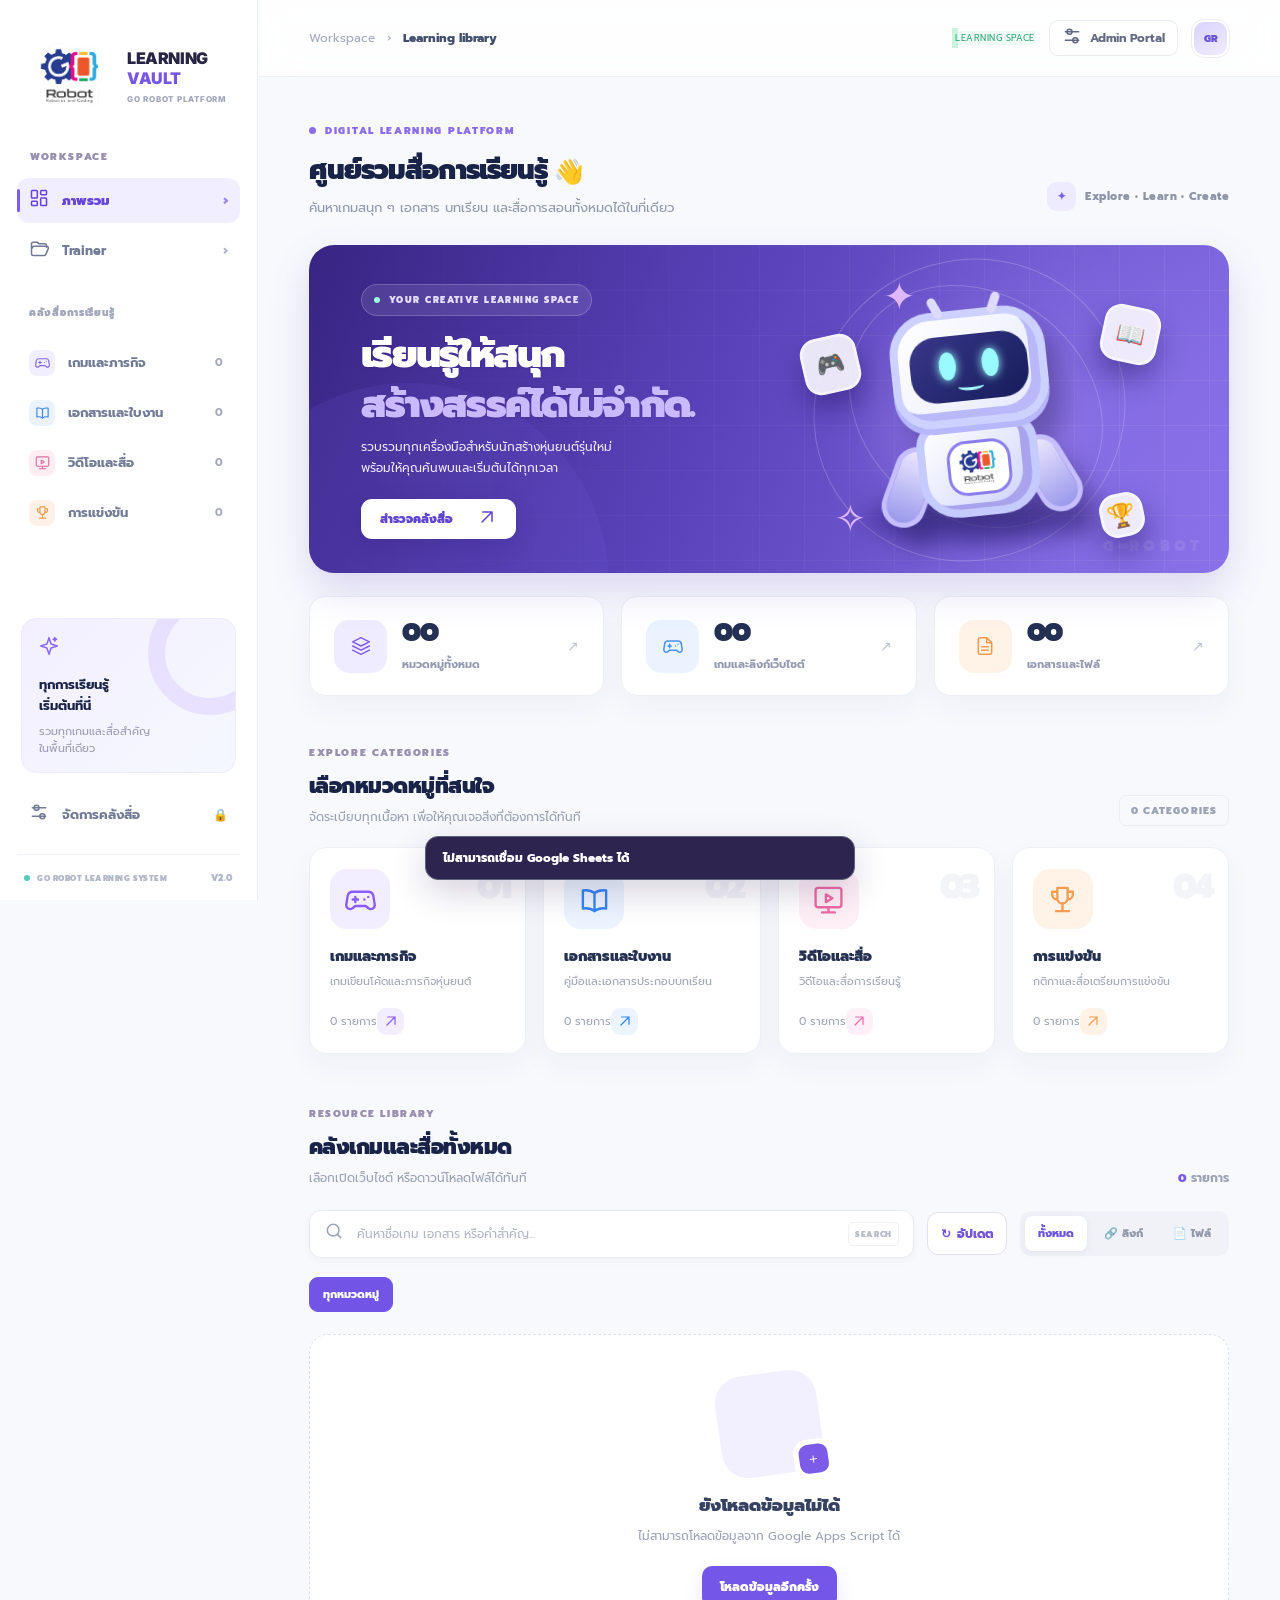
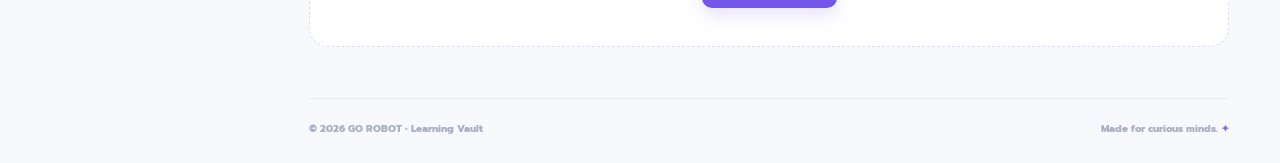
==== commit 414b06a9: "index.html Added new Trainer section with associated styles and scripts." ====
--- a/index.html
+++ b/index.html
@@ -11,8 +11,12 @@
   <link href="https://fonts.googleapis.com/css2?family=Prompt:wght@400;500;600;700;800&family=Inter:wght@500;600;700;800;900&display=swap" rel="stylesheet">
   <link rel="icon" type="image/png" href="./go-robot-logo.png">
   <link rel="stylesheet" href="./styles.css">
+  <!-- NEW: สไตล์ของหน้า Trainer (scope อยู่ใน .trainer-view เท่านั้น) -->
+  <link rel="stylesheet" href="./trainer.css">
   <script src="./config.js"></script>
   <script src="./app.js" defer></script>
+  <!-- NEW: สคริปต์หน้า Trainer (ต้องโหลดหลัง app.js) -->
+  <script src="./trainer.js" defer></script>
 </head>
 <body>
   <div class="app-shell">
@@ -28,6 +32,11 @@
       <nav class="side-nav">
         <button type="button" class="side-link active" id="homeNav">
           <span data-icon="LayoutDashboard"></span><span>ภาพรวม</span>
+          <span class="side-link-trail">›</span>
+        </button>
+        <!-- NEW: เมนู Trainer ต้องอยู่ถัดจาก "ภาพรวม" และก่อนหัวข้อ "คลังสื่อการเรียนรู้" -->
+        <button type="button" class="side-link" id="trainerNav">
+          <span data-icon="ClipboardCheck"></span><span>Trainer</span>
           <span class="side-link-trail">›</span>
         </button>
         <div class="side-subhead side-category-heading">
@@ -67,6 +76,34 @@
       </header>
 
       <main class="content">
+        <!-- NEW: หน้า Trainer / Student Review (แสดงเมื่อกดเมนู Trainer) -->
+        <section class="trainer-view" id="trainerView" hidden aria-label="Trainer Student Review">
+          <div class="page-header">
+            <span class="eyebrow"><span class="eyebrow-dot"></span> TRAINER UTILITY</span>
+            <h1 class="page-title">Student Review</h1>
+            <p class="page-subtitle">รวมลิงก์สำหรับประเมินและอัปโหลดรูปภาพ</p>
+          </div>
+
+          <div class="level-drawer-bar" aria-label="เลือกระดับหลักสูตรและเรียงลำดับ">
+            <div id="levelPills" class="level-pills" role="tablist"></div>
+            <button id="sortGenBtn" type="button" class="sort-btn" aria-label="สลับการเรียงลำดับ Gen">
+              <svg width="15" height="15" viewBox="0 0 24 24" fill="none" stroke="currentColor" stroke-width="2.2" stroke-linecap="round" stroke-linejoin="round" aria-hidden="true">
+                <path d="M3 6h13"></path><path d="M3 12h9"></path><path d="M3 18h5"></path><path d="M19 8v10"></path><path d="M16 15l3 3 3-3"></path>
+              </svg>
+              <span id="sortGenLabel">Gen ↑</span>
+            </button>
+          </div>
+
+          <div id="genList" class="gen-list" aria-label="รายการกลุ่มเรียน"></div>
+
+          <!-- #comment [ADMIN_ONLY] ซ่อนปุ่มนี้ถ้าต้องการจำกัด CRUD -->
+          <div class="add-gen-row">
+            <button id="addGenBtn" type="button" class="btn-ghost-add">+ Add Gen</button>
+          </div>
+        </section>
+
+        <!-- NEW: ห่อเนื้อหาหน้า "ภาพรวม" เดิมทั้งหมดไว้ใน #homeView -->
+        <div id="homeView">
         <div class="welcome-row">
           <div>
             <span class="eyebrow"><span class="eyebrow-dot"></span> DIGITAL LEARNING PLATFORM</span>
@@ -139,6 +176,7 @@
             <button class="btn primary" id="refreshButton" type="button">โหลดข้อมูลอีกครั้ง</button>
           </div>
         </section>
+        </div><!-- /#homeView -->
         <footer class="page-footer"><span>© 2026 GO ROBOT • Learning Vault</span><span>Made for curious minds. <span class="footer-heart">✦</span></span></footer>
       </main>
     </div>
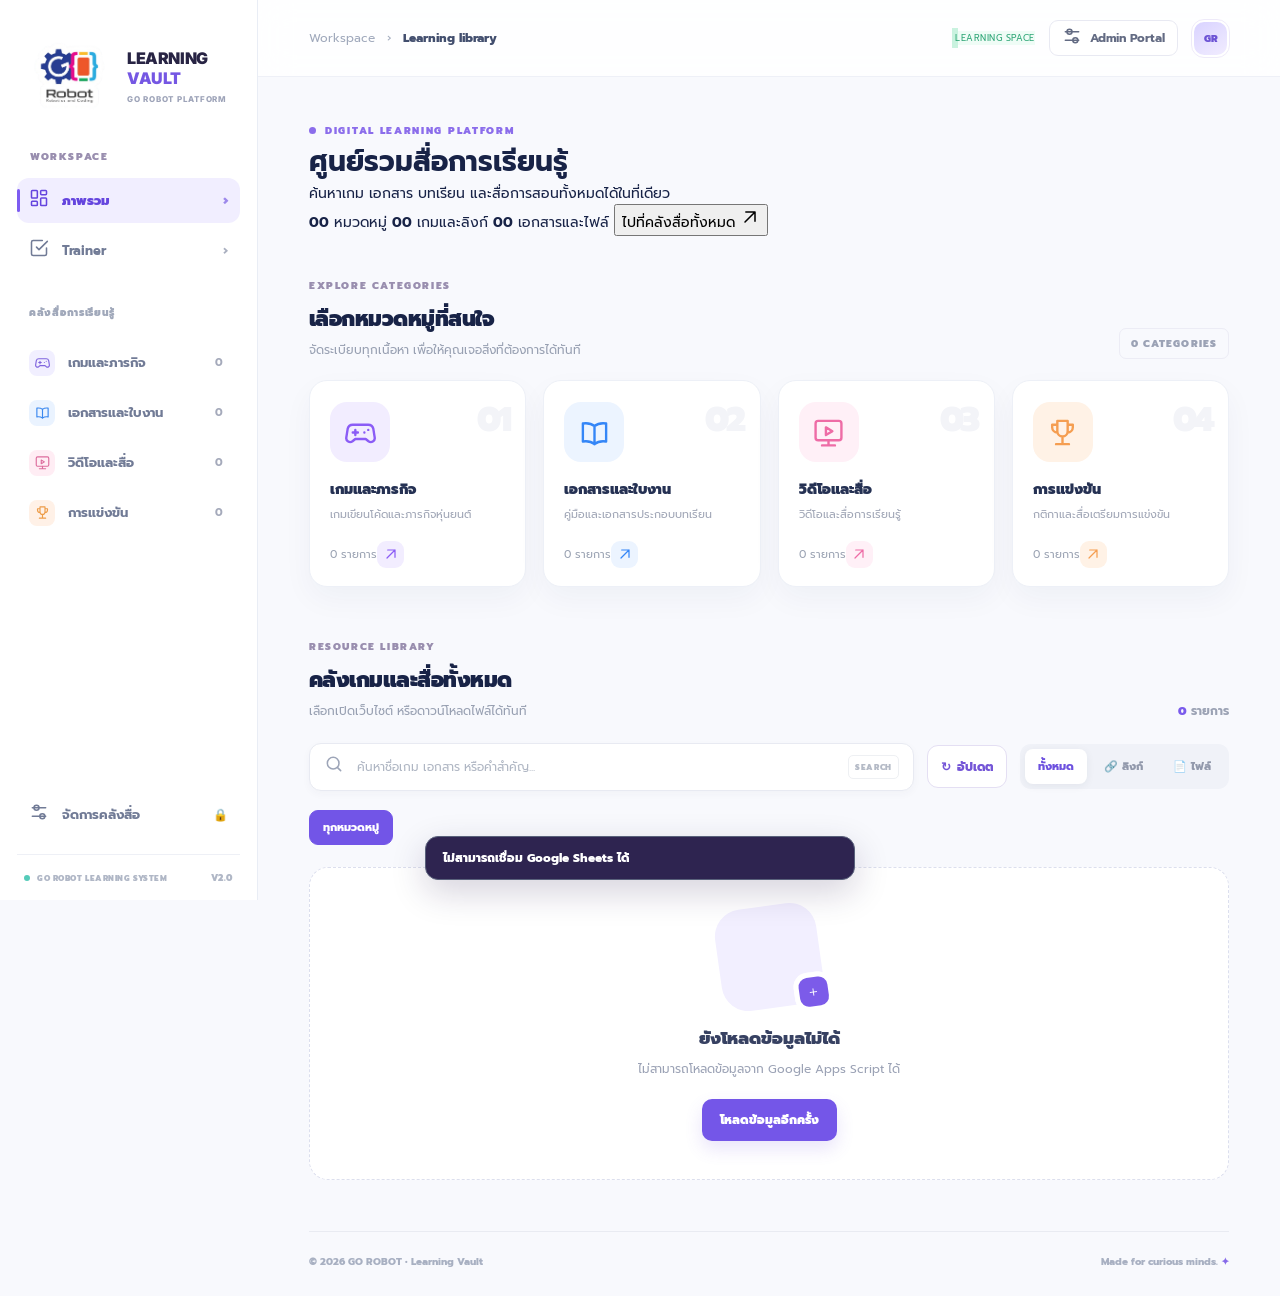
==== commit a7ae7d7f: "index.html" ====
--- a/index.html
+++ b/index.html
@@ -49,11 +49,6 @@
       </nav>
       <div class="side-grow"></div>
       <div class="sidebar-bottom">
-        <div class="side-help">
-          <span class="side-help-icon" data-icon="Sparkles"></span>
-          <strong>ทุกการเรียนรู้<br>เริ่มต้นที่นี่</strong>
-          <p>รวมทุกเกมและสื่อสำคัญ<br>ในพื้นที่เดียว</p>
-        </div>
         <a class="side-link side-settings" id="adminSidebar" href="#">
           <span data-icon="Settings2"></span><span>จัดการคลังสื่อ</span><span class="admin-lock">🔒</span>
         </a>
@@ -104,41 +99,17 @@
 
         <!-- NEW: ห่อเนื้อหาหน้า "ภาพรวม" เดิมทั้งหมดไว้ใน #homeView -->
         <div id="homeView">
-        <div class="welcome-row">
-          <div>
-            <span class="eyebrow"><span class="eyebrow-dot"></span> DIGITAL LEARNING PLATFORM</span>
-            <h1>ศูนย์รวมสื่อการเรียนรู้ <span class="wave">👋</span></h1>
-            <p>ค้นหาเกมสนุก ๆ เอกสาร บทเรียน และสื่อการสอนทั้งหมดได้ในที่เดียว</p>
+        <header class="page-head">
+          <span class="eyebrow"><span class="eyebrow-dot"></span> DIGITAL LEARNING PLATFORM</span>
+          <h1>ศูนย์รวมสื่อการเรียนรู้</h1>
+          <p>ค้นหาเกม เอกสาร บทเรียน และสื่อการสอนทั้งหมดได้ในที่เดียว</p>
+          <div class="meta-row">
+            <span class="meta-item"><strong id="statCategories">00</strong> หมวดหมู่</span>
+            <span class="meta-item"><strong id="statLinks">00</strong> เกมและลิงก์</span>
+            <span class="meta-item"><strong id="statFiles">00</strong> เอกสารและไฟล์</span>
+            <button type="button" class="jump-btn" id="exploreButton">ไปที่คลังสื่อทั้งหมด <span data-icon="ArrowUpRight"></span></button>
           </div>
-          <div class="today-label"><span class="today-icon">✦</span> Explore • Learn • Create</div>
-        </div>
-
-        <section class="hero" aria-label="พื้นที่การเรียนรู้ Go Robot">
-          <div class="hero-grid"></div>
-          <div class="hero-copy">
-            <div class="hero-kicker"><span class="hero-kicker-dot"></span> YOUR CREATIVE LEARNING SPACE</div>
-            <h2>เรียนรู้ให้สนุก<br><em>สร้างสรรค์ได้ไม่จำกัด.</em></h2>
-            <p>รวบรวมทุกเครื่องมือสำหรับนักสร้างหุ่นยนต์รุ่นใหม่<br class="desktop-only">พร้อมให้คุณค้นพบและเริ่มต้นได้ทุกเวลา</p>
-            <button type="button" class="hero-cta" id="exploreButton">สำรวจคลังสื่อ <span data-icon="ArrowUpRight"></span></button>
-          </div>
-          <div class="hero-art" aria-hidden="true">
-            <div class="art-orbit orbit-a"></div><div class="art-orbit orbit-b"></div><div class="art-halo"></div>
-            <div class="art-platform"></div>
-            <div class="art-robot">
-              <div class="art-robot-head"><span class="ant ant-left"></span><span class="ant ant-right"></span><span class="eye"></span><span class="eye"></span><span class="robot-mouth"></span></div>
-              <div class="art-robot-body"><div class="robot-core"><img src="./go-robot-logo.png" alt=""></div></div>
-            </div>
-            <div class="float-card card-a">🎮</div><div class="float-card card-b">📖</div><div class="float-card card-c">🏆</div>
-            <div class="art-star star-a">✦</div><div class="art-star star-b">✧</div>
-          </div>
-          <div class="hero-watermark">G<span>∞</span>ROBOT</div>
-        </section>
-
-        <div class="stats-grid">
-          <div class="stat-box"><span class="stat-icon purple" data-icon="Layers"></span><div><strong id="statCategories">00</strong><p>หมวดหมู่ทั้งหมด</p></div><span class="stat-arrow">↗</span></div>
-          <div class="stat-box"><span class="stat-icon blue" data-icon="Gamepad2"></span><div><strong id="statLinks">00</strong><p>เกมและลิงก์เว็บไซต์</p></div><span class="stat-arrow">↗</span></div>
-          <div class="stat-box"><span class="stat-icon orange" data-icon="FileText"></span><div><strong id="statFiles">00</strong><p>เอกสารและไฟล์</p></div><span class="stat-arrow">↗</span></div>
-        </div>
+        </header>
 
         <section class="section categories-section">
           <div class="section-heading">
--- a/trainer.css
+++ b/trainer.css
@@ -0,0 +1,411 @@
+/* GO ROBOT Learning Vault — Trainer (Student Review) view.
+ * All rules are scoped under .trainer-view so they cannot clash with styles.css. */
+.trainer-view[hidden]{display:none}
+.trainer-view{
+  --brand-primary:#5b4ce8;--brand-primary-hover:#4a3bd6;--brand-primary-soft:#f2f0ff;--brand-primary-border:#dcd6fe;
+  --action-photo:#0d9488;--action-photo-soft:#f0fdfa;--action-photo-border:#99f6e4;
+  --action-review:#7c3aed;--action-review-soft:#f5f3ff;--action-review-border:#ddd6fe;
+  --status-green:#10b981;--status-green-soft:#ecfdf5;
+  --bg-app:#f8f9fc;--bg-surface:#fff;--bg-subtle:#f1f5f9;--border-light:#e8ecf4;--border-medium:#d6deeb;
+  --text-primary:#0f172a;--text-secondary:#475569;--text-muted:#94a3b8;
+  --radius-sm:8px;--radius-md:12px;--radius-lg:16px;--radius-pill:9999px;
+  --shadow-xs:0 1px 2px rgba(15,23,42,.04);--shadow-sm:0 2px 8px rgba(15,23,42,.04);
+  --shadow-md:0 10px 25px -5px rgba(15,23,42,.08),0 4px 10px -6px rgba(15,23,42,.04);
+  --shadow-focus:0 0 0 3px rgba(91,76,232,.16);
+  font-family:'Prompt','Inter',-apple-system,BlinkMacSystemFont,sans-serif;
+  color:var(--text-primary);
+}
+.trainer-view button{font-family:inherit;cursor:pointer;border:none;background:none;color:inherit}
+.trainer-view input{font-family:inherit}
+.trainer-view button:focus-visible,.trainer-view input:focus-visible{outline:none;box-shadow:var(--shadow-focus)}
+.trainer-view .page-header{margin-bottom:24px}
+.trainer-view .page-title{font-size:26px;font-weight:800;letter-spacing:-.02em;color:var(--text-primary);margin:0}
+.trainer-view .page-subtitle{font-size:14px;color:var(--text-secondary);margin-top:4px}
+.trainer-view .gen-title{margin:0}
+.trainer-view a{text-decoration:none}
+
+/* ==================== Figma Drawer: Level Selector (Lv. 1 - Lv. 5) + Sort ==================== */
+.trainer-view .level-drawer-bar {
+  display: flex;
+  align-items: center;
+  justify-content: space-between;
+  gap: 12px;
+  padding-bottom: 18px;
+  /* Figma Line 1 divider, made clean and subtle */
+  border-bottom: 1px solid var(--border-light);
+  margin-bottom: 22px;
+}
+
+.trainer-view .level-pills {
+  display: flex;
+  align-items: center;
+  gap: 10px;
+  overflow-x: auto;
+  padding: 2px 0;
+  scrollbar-width: none;
+  flex: 1;
+  min-width: 0;
+}
+
+.trainer-view .level-pills::-webkit-scrollbar {
+  display: none;
+}
+
+.trainer-view .level-pill {
+  flex-shrink: 0;
+  padding: 8px 20px;
+  border-radius: var(--radius-pill);
+  font-size: 13.5px;
+  font-weight: 600;
+  background: var(--bg-surface);
+  color: var(--text-secondary);
+  border: 1px solid var(--border-medium);
+  transition: all 0.16s ease;
+  box-shadow: var(--shadow-xs);
+}
+
+.trainer-view .level-pill:hover {
+  border-color: var(--brand-primary);
+  color: var(--brand-primary);
+  background: var(--brand-primary-soft);
+}
+
+.trainer-view .level-pill.active {
+  background: var(--brand-primary);
+  color: #ffffff;
+  border-color: var(--brand-primary);
+  box-shadow: 0 4px 12px rgba(91, 76, 232, 0.25);
+}
+
+.trainer-view .sort-btn {
+  flex-shrink: 0;
+  display: inline-flex;
+  align-items: center;
+  gap: 7px;
+  padding: 8px 14px;
+  border-radius: var(--radius-pill);
+  font-size: 13px;
+  font-weight: 600;
+  background: var(--bg-surface);
+  color: var(--text-secondary);
+  border: 1px solid var(--border-medium);
+  box-shadow: var(--shadow-xs);
+  transition: all 0.16s ease;
+}
+
+.trainer-view .sort-btn:hover {
+  border-color: var(--brand-primary);
+  color: var(--brand-primary);
+  background: var(--brand-primary-soft);
+}
+
+.trainer-view .sort-btn.desc svg {
+  transform: scaleY(-1);
+}
+
+/* ==================== Figma Content Rows: Gen 1 - Gen 4 ==================== */
+.trainer-view .gen-list {
+  display: flex;
+  flex-direction: column;
+  gap: 14px;
+}
+
+.trainer-view .gen-card {
+  background: var(--bg-surface);
+  border: 1px solid var(--border-light);
+  border-radius: var(--radius-lg);
+  box-shadow: var(--shadow-sm);
+  overflow: hidden;
+  transition: border-color 0.18s ease, box-shadow 0.18s ease, transform 0.18s ease;
+}
+
+.trainer-view .gen-card:hover {
+  border-color: var(--border-medium);
+  box-shadow: var(--shadow-md);
+  transform: translateY(-1px);
+}
+
+.trainer-view .gen-card.expanded {
+  border-color: var(--brand-primary-border);
+  box-shadow: var(--shadow-md);
+}
+
+.trainer-view .gen-card-main {
+  padding: 18px 24px;
+  display: flex;
+  align-items: center;
+  justify-content: space-between;
+  gap: 20px;
+  cursor: pointer;
+}
+
+.trainer-view .gen-card-left {
+  display: flex;
+  align-items: center;
+  gap: 16px;
+  min-width: 0;
+}
+
+.trainer-view .gen-number-badge {
+  width: 44px;
+  height: 44px;
+  border-radius: 12px;
+  background: var(--brand-primary-soft);
+  color: var(--brand-primary);
+  font-size: 15px;
+  font-weight: 800;
+  display: flex;
+  align-items: center;
+  justify-content: center;
+  flex-shrink: 0;
+}
+
+.trainer-view .gen-title {
+  font-size: 17px;
+  font-weight: 700;
+  color: var(--text-primary);
+}
+
+.trainer-view .gen-chevron {
+  color: var(--text-muted);
+  display: inline-flex;
+  align-items: center;
+  transition: transform 0.2s ease, color 0.15s ease;
+}
+
+.trainer-view .gen-card.expanded .gen-chevron {
+  transform: rotate(180deg);
+  color: var(--brand-primary);
+}
+
+/* Figma Action Blocks (Teal = Upload Photo, Purple = Class Review) */
+.trainer-view .gen-card-actions {
+  display: flex;
+  align-items: center;
+  gap: 12px;
+  flex-shrink: 0;
+}
+
+.trainer-view .btn-action {
+  display: inline-flex;
+  align-items: center;
+  gap: 8px;
+  padding: 10px 18px;
+  border-radius: var(--radius-md);
+  font-size: 13.5px;
+  font-weight: 600;
+  text-decoration: none;
+  transition: all 0.16s ease;
+  border: 1px solid transparent;
+}
+
+.trainer-view .btn-photo {
+  background: var(--action-photo-soft);
+  color: var(--action-photo);
+  border-color: var(--action-photo-border);
+}
+
+.trainer-view .btn-photo:hover {
+  background: var(--action-photo);
+  color: #ffffff;
+  border-color: var(--action-photo);
+  box-shadow: 0 4px 12px rgba(13, 148, 136, 0.22);
+}
+
+.trainer-view .btn-review {
+  background: var(--action-review-soft);
+  color: var(--action-review);
+  border-color: var(--action-review-border);
+}
+
+.trainer-view .btn-review:hover {
+  background: var(--action-review);
+  color: #ffffff;
+  border-color: var(--action-review);
+  box-shadow: 0 4px 12px rgba(124, 58, 237, 0.22);
+}
+
+/* ==================== Admin Section (Expandable Drawer per Gen) ==================== */
+.trainer-view .admin-drawer {
+  display: none;
+  padding: 16px 24px 20px;
+  background: var(--bg-app);
+  border-top: 1px solid var(--border-light);
+}
+
+.trainer-view .gen-card.expanded .admin-drawer {
+  display: block;
+  animation: drawerSlideDown 0.16s ease-out;
+}
+
+@keyframes drawerSlideDown {
+  from {
+    opacity: 0;
+    transform: translateY(-4px);
+  }
+  to {
+    opacity: 1;
+    transform: translateY(0);
+  }
+}
+
+.trainer-view .admin-form {
+  display: flex;
+  align-items: center;
+  gap: 12px;
+}
+
+.trainer-view .admin-inputs {
+  flex: 1;
+  display: grid;
+  grid-template-columns: 1fr 1fr;
+  gap: 12px;
+  min-width: 0;
+}
+
+.trainer-view .admin-input-wrap {
+  position: relative;
+  display: flex;
+  align-items: center;
+}
+
+.trainer-view .admin-input {
+  width: 100%;
+  padding: 10px 44px 10px 14px;
+  border-radius: var(--radius-md);
+  font-family: inherit;
+  font-size: 13.5px;
+  background: var(--bg-surface);
+  color: var(--text-primary);
+  border: 1.5px solid var(--border-medium);
+  transition: border-color 0.15s ease, box-shadow 0.15s ease;
+}
+
+.trainer-view .admin-input::placeholder {
+  color: var(--text-muted);
+}
+
+.trainer-view .admin-input-photo {
+  border-color: var(--action-photo-border);
+  background: #fcfffe;
+}
+
+.trainer-view .admin-input-photo:focus {
+  border-color: var(--action-photo);
+  box-shadow: 0 0 0 3px rgba(13, 148, 136, 0.14);
+}
+
+.trainer-view .admin-input-review {
+  border-color: var(--action-review-border);
+  background: #fdfcff;
+}
+
+.trainer-view .admin-input-review:focus {
+  border-color: var(--action-review);
+  box-shadow: 0 0 0 3px rgba(124, 58, 237, 0.14);
+}
+
+/* ปุ่มคัดลอกลิงก์ภายในกรอบช่องฟอร์ม */
+.trainer-view .btn-copy-link {
+  position: absolute;
+  right: 7px;
+  width: 30px;
+  height: 30px;
+  border-radius: 8px;
+  display: inline-flex;
+  align-items: center;
+  justify-content: center;
+  color: var(--text-muted);
+  background: transparent;
+  transition: background-color 0.15s ease, color 0.15s ease;
+}
+
+.trainer-view .btn-copy-link:hover {
+  background: var(--bg-subtle);
+  color: var(--text-primary);
+}
+
+.trainer-view .btn-copy-link.copied {
+  background: var(--status-green-soft);
+  color: var(--status-green);
+}
+
+.trainer-view .btn-save-admin {
+  flex-shrink: 0;
+  padding: 10px 20px;
+  border-radius: var(--radius-md);
+  font-size: 13.5px;
+  font-weight: 600;
+  color: #ffffff;
+  background: var(--brand-primary);
+  transition: background-color 0.15s ease, box-shadow 0.15s ease, opacity 0.15s ease;
+}
+
+.trainer-view .btn-save-admin:hover:not(:disabled) {
+  background: var(--brand-primary-hover);
+  box-shadow: 0 4px 12px rgba(91, 76, 232, 0.24);
+}
+
+.trainer-view .btn-save-admin:disabled {
+  opacity: 0.45;
+  cursor: not-allowed;
+  background: var(--text-muted);
+}
+
+/* Coming Soon Empty Box (Lv. 5) */
+.trainer-view .empty-coming-soon {
+  background: var(--bg-surface);
+  border: 1px dashed var(--border-medium);
+  border-radius: var(--radius-lg);
+  min-height: 180px;
+  display: flex;
+  align-items: center;
+  justify-content: center;
+  font-size: 16px;
+  font-weight: 700;
+  letter-spacing: 0.02em;
+  color: var(--text-muted);
+  box-shadow: var(--shadow-xs);
+}
+
+/* Add Generation Footer Row (clean optional utility) */
+.trainer-view .add-gen-row {
+  margin-top: 16px;
+  display: flex;
+  justify-content: flex-end;
+}
+
+.trainer-view .btn-ghost-add {
+  display: inline-flex;
+  align-items: center;
+  gap: 6px;
+  font-size: 13px;
+  font-weight: 600;
+  color: var(--text-secondary);
+  padding: 8px 14px;
+  border-radius: var(--radius-sm);
+  border: 1px dashed var(--border-medium);
+  transition: all 0.15s ease;
+}
+
+.trainer-view .btn-ghost-add:hover:not(:disabled) {
+  color: var(--brand-primary);
+  border-color: var(--brand-primary);
+  background: var(--brand-primary-soft);
+}
+
+.trainer-view .btn-ghost-add:disabled {
+  opacity: 0.45;
+  cursor: not-allowed;
+}
+
+@media (max-width:640px){
+  .trainer-view .page-title{font-size:22px}
+  .trainer-view .gen-card-main{padding:16px;flex-direction:column;align-items:stretch;gap:14px}
+  .trainer-view .gen-card-actions{display:grid;grid-template-columns:1fr 1fr;gap:10px}
+  .trainer-view .btn-action{justify-content:center;padding:10px 12px;font-size:13px}
+  .trainer-view .admin-drawer{padding:14px 16px 16px}
+  .trainer-view .admin-form{flex-direction:column;align-items:stretch}
+  .trainer-view .admin-inputs{grid-template-columns:1fr}
+  .trainer-view .btn-save-admin{align-self:flex-end}
+}
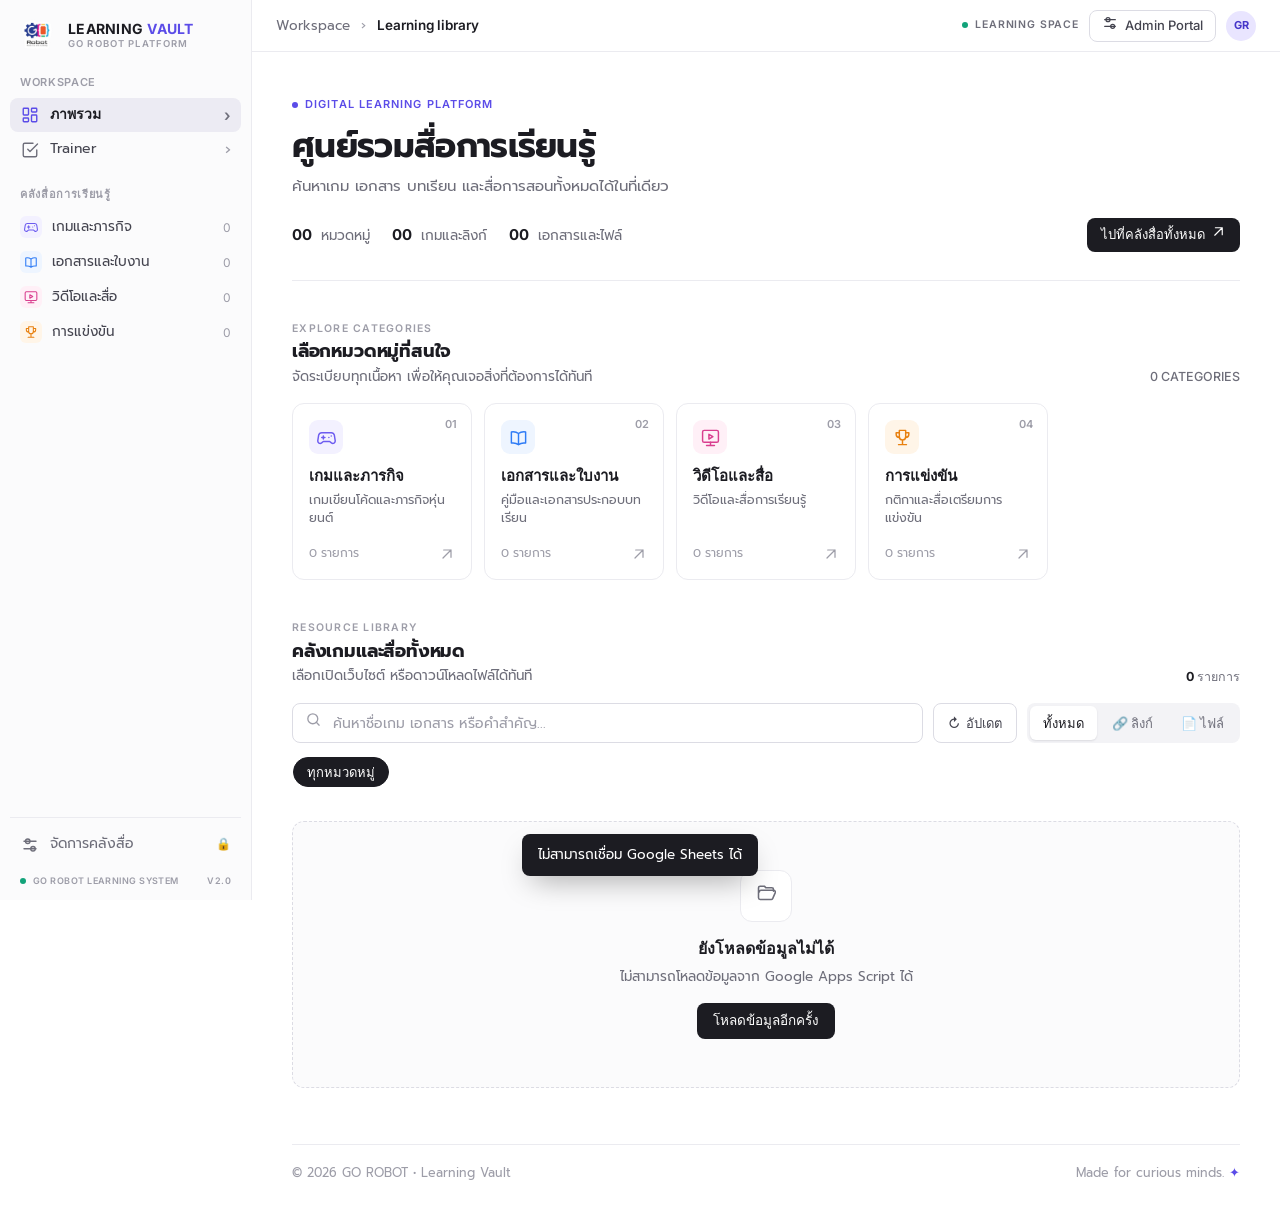
==== commit 613730af: "index.html Added scripts for Trainer page and visual effects." ====
--- a/index.html
+++ b/index.html
@@ -17,6 +17,8 @@
   <script src="./app.js" defer></script>
   <!-- NEW: สคริปต์หน้า Trainer (ต้องโหลดหลัง app.js) -->
   <script src="./trainer.js" defer></script>
+  <!-- NEW: เอฟเฟกต์ลอยกระทง + พลุ + โดรนโชว์ข้อความ ในหน้า Trainer -->
+  <script src="./trainer-fx.js" defer></script>
 </head>
 <body>
   <div class="app-shell">
--- a/styles.css
+++ b/styles.css
@@ -1,66 +1,236 @@
-:root{--ink:#182347;--muted:#858ea7;--purple:#7455eb;--border:#e8ebf3;--bg:#f8f9fd;--shadow:0 12px 30px rgba(32,38,85,.045)}
-*{box-sizing:border-box}html{scroll-behavior:smooth}body{margin:0;background:var(--bg);color:var(--ink);font-family:"Noto Sans Thai","Prompt","Segoe UI",Tahoma,sans-serif;font-size:14px}button,input,textarea,select{font:inherit}button{cursor:pointer}button:disabled{cursor:not-allowed;opacity:.48}button:focus-visible,a:focus-visible,input:focus-visible,select:focus-visible,textarea:focus-visible{outline:3px solid #9a89ff;outline-offset:2px}a{color:inherit;text-decoration:none}h1,h2,h3,p{margin:0}::selection{background:#d6ccff;color:#2f2765}
-.app-shell{min-height:100vh}.sidebar{position:fixed;left:0;top:0;bottom:0;width:258px;background:white;border-right:1px solid #e9edf5;display:flex;flex-direction:column;z-index:30;padding:31px 17px 15px}.sidebar-top{padding:1px 9px 37px}.logo-mark{width:43px;height:43px;display:grid;place-items:center;border-radius:13px;background:linear-gradient(145deg,#8a62ff,#5843d8);color:white;box-shadow:0 6px 18px #7653dc3d;flex:none}.side-section-label,.section-overline{font-size:10px;letter-spacing:.16em;color:#998eaf;font-weight:900}.side-section-label{margin:5px 13px 14px}.side-nav{display:flex;flex-direction:column;gap:5px}.side-link{display:flex;align-items:center;gap:13px;border:0;background:transparent;width:100%;min-height:45px;text-align:left;color:#717b96;border-radius:12px;padding:0 12px;font-weight:650;transition:.18s;font-size:13px}.side-link:hover,.side-link.active{background:#f1eeff;color:#6545de}.side-link.active{font-weight:850}.side-link.active:before{content:"";width:3px;height:23px;position:absolute;left:17px;border-radius:9px;background:#7d5cf1}.side-link-trail{margin-left:auto;opacity:.6}.side-subhead{margin:27px 12px 12px;color:#a0a8ba;font-size:10px;letter-spacing:.07em;font-weight:900}.side-icon-tiny{height:26px;width:26px;display:grid;place-items:center;border-radius:8px;overflow:hidden;background:#f1efff;color:#8065de}.side-icon-tiny.accent-blue{background:#eaf3ff;color:#3b88ef}.side-icon-tiny.accent-orange{background:#fff1e7;color:#ed9c48}.side-icon-tiny.accent-pink{background:#ffedf4;color:#dd6d9d}.side-icon-tiny.accent-teal{background:#e9fbf6;color:#1eae92}.side-icon-tiny.accent-indigo{background:#eaedff;color:#6378d9}.side-count{margin-left:auto;color:#a5aabb;font-size:11px;font-weight:700}.side-link.active .side-count{color:#886eef}.side-grow{flex:1}.side-help{background:linear-gradient(138deg,#f3efff,#f5f8ff);border:1px solid #eeeaff;border-radius:15px;padding:17px 17px 15px;margin:0 4px 19px;position:relative;overflow:hidden}.side-help:after{content:"";position:absolute;width:90px;height:90px;right:-37px;top:-28px;border:17px solid #e5dcff;border-radius:50%;opacity:.8}.side-help-icon{color:#8a6af2;display:block;margin-bottom:12px}.side-help strong{line-height:1.52;font-size:13px}.side-help p{font-size:11px;line-height:1.55;color:#9c9ab7;margin-top:7px}.side-settings{margin-bottom:17px}.sidebar-footer{display:flex;align-items:center;gap:7px;padding:16px 7px 0;border-top:1px solid #eef0f6;color:#b0b7c6;font-size:8px;font-weight:900;letter-spacing:.07em}.sidebar-footer span:last-child{margin-left:auto;font-size:9px}.footer-led{width:6px;height:6px;background:#55cbb9;border-radius:50%}.nav-close{display:none}
-.main-area{margin-left:258px;min-height:100vh}.topbar{height:77px;border-bottom:1px solid #eef0f7;background:#ffffffd9;backdrop-filter:blur(16px);display:flex;align-items:center;justify-content:space-between;padding:0 51px;position:sticky;top:0;z-index:20}.breadcrumb{display:flex;align-items:center;gap:12px;color:#a0a9bc;font-size:12px}.breadcrumb strong{color:#424e6e;font-weight:750}.top-actions{display:flex;align-items:center;gap:14px}.system-pill{background:#effcf6;color:#32a779;letter-spacing:.055em;font-size:9px}.live-pulse{width:7px;height:7px;border-radius:50%;background:#43c695;box-shadow:0 0 0 3px #c9f2df}.top-admin-btn{height:36px;border:1px solid #e8e9f2;background:white;border-radius:9px;padding:0 12px;display:flex;align-items:center;gap:8px;color:#636b83;font-weight:700;font-size:12px}.top-admin-btn:hover{border-color:#b9a8ff;color:#7153dc}.top-avatar{width:37px;height:37px;background:linear-gradient(150deg,#d9d3ff,#f1ecff);color:#6c53d5;border:2px solid white;outline:1px solid #eeeaf9;border-radius:12px;display:grid;place-items:center;font-size:10px;font-weight:1000}.mobile-brand{display:none}
-.content{max-width:1440px;margin:auto;padding:42px 51px 27px}.welcome-row{display:flex;justify-content:space-between;align-items:end;gap:20px;margin-bottom:28px}.eyebrow{font-size:10px;letter-spacing:.17em;font-weight:900;color:#8b6deb;display:inline-flex;align-items:center;gap:9px}.eyebrow-dot{width:7px;height:7px;border-radius:50%;background:#8b6deb}.welcome-row h1,.admin-header h1{font-weight:950;font-size:clamp(23px,2.1vw,32px);letter-spacing:-.035em;margin-top:10px}.welcome-row p,.admin-header p{color:#8e97ab;font-size:13px;margin-top:8px}.wave{font-size:24px;vertical-align:middle}.today-label{display:flex;align-items:center;gap:9px;font-size:11px;letter-spacing:.04em;color:#8c94a6;font-weight:800;white-space:nowrap;padding-bottom:6px}.today-icon{width:29px;height:29px;border-radius:9px;display:grid;place-items:center;background:#eeeaff;color:#7c63e5}
-.hero{height:328px;border-radius:25px;background:linear-gradient(112deg,#382482 0%,#5942b9 43%,#8970e9 100%);position:relative;overflow:hidden;color:white;box-shadow:0 17px 40px #6247bc31}.hero-grid{position:absolute;inset:0;background-image:linear-gradient(#ffffff12 1px,transparent 1px),linear-gradient(90deg,#ffffff12 1px,transparent 1px);background-size:45px 45px;mask-image:linear-gradient(90deg,transparent,#000)}.hero:before{content:"";position:absolute;inset:-70px -80px auto auto;width:500px;height:500px;border-radius:50%;background:radial-gradient(circle,#a48bff55,transparent 69%)}.hero:after{content:"";position:absolute;left:-100px;bottom:-210px;width:400px;height:400px;background:#8170f31a;border-radius:50%}.hero-copy{position:relative;z-index:5;padding:39px 0 0 52px}.hero-kicker{display:inline-flex;align-items:center;gap:9px;font-size:9px;letter-spacing:.16em;font-weight:850;color:#e5dfff;background:#ffffff19;border:1px solid #ffffff31;padding:8px 12px;border-radius:100px}.hero-kicker-dot{width:6px;height:6px;border-radius:50%;background:#9dfbe0}.hero h2{font-size:clamp(30px,3vw,44px);font-weight:950;letter-spacing:-.045em;line-height:1.3;margin:14px 0 7px;text-shadow:0 1px 2px #2d1c5228}.hero h2 em{font-style:normal;color:#c9baff}.hero p{color:#eee9ff;font-size:12px;line-height:1.8}.hero-cta{border:0;background:white;color:#6245cf;display:flex;align-items:center;gap:24px;padding:0 19px;height:40px;border-radius:11px;margin-top:19px;font-weight:850;font-size:12px;box-shadow:0 8px 24px #26106724}.hero-cta:hover{transform:translateY(-2px)}.hero-watermark{position:absolute;right:26px;bottom:16px;color:#ffffff18;font-weight:1000;font-size:15px;letter-spacing:.3em}.hero-watermark span{letter-spacing:0}.hero-art{position:absolute;width:390px;height:310px;right:68px;top:10px;z-index:2}.art-orbit{position:absolute;border:1px solid #ffffff33;border-radius:50%;left:41px;top:5px;width:315px;height:300px;transform:rotate(-27deg)}.orbit-b{left:70px;top:39px;width:270px;height:225px;transform:rotate(38deg)}.art-halo{position:absolute;width:250px;height:250px;left:80px;top:35px;border-radius:50%;background:radial-gradient(circle,#c5aaff5c,transparent 70%)}.art-platform{position:absolute;width:228px;height:43px;background:#251b7280;filter:blur(12px);border-radius:50%;left:91px;top:243px}.art-robot{position:absolute;left:120px;top:54px;width:165px;height:210px;filter:drop-shadow(13px 21px 12px #1e155258);transform:rotate(-6deg)}.art-robot-head{position:absolute;z-index:2;top:0;left:5px;width:156px;height:116px;border-radius:42px 42px 37px 37px;background:linear-gradient(135deg,#ffffff,#e6e9ff);border:8px solid #ccd1ff;box-shadow:inset -9px -8px 0 #b9b9fa,0 6px 0 #b7b7fc;display:flex;align-items:center;justify-content:center;gap:26px}.art-robot-head:before{content:"";position:absolute;inset:17px 11px;border-radius:26px;background:linear-gradient(140deg,#39378a,#151d5a)}.art-robot-head .eye{width:17px;height:28px;border-radius:60%;background:#98fbff;box-shadow:0 0 10px #9afbff;z-index:2;margin-top:-7px}.robot-mouth{position:absolute;z-index:2;bottom:27px;width:26px;height:9px;border-bottom:3px solid #a4fcff;border-radius:0 0 50% 50%}.ant{position:absolute;top:-23px;width:9px;height:22px;background:#dedbff;border-radius:6px}.ant-left{left:37px;transform:rotate(-24deg)}.ant-right{right:35px;transform:rotate(24deg)}.art-robot-body{position:absolute;top:109px;left:22px;width:121px;height:98px;border:8px solid #c5caff;background:linear-gradient(140deg,#ffffff,#ced2fc);border-radius:26px 26px 39px 39px;display:grid;place-items:center;box-shadow:inset -9px -5px 0 #a9a3ee}.art-robot-body:before,.art-robot-body:after{content:"";position:absolute;top:13px;width:34px;height:73px;background:linear-gradient(#ede7ff,#9999eb);border-radius:24px;border:5px solid #c6beff;z-index:-1}.art-robot-body:before{left:-40px;transform:rotate(26deg)}.art-robot-body:after{right:-40px;transform:rotate(-26deg)}.robot-core{width:64px;height:55px;border-radius:19px;background:#5e49d5;color:#b1f9fb;display:grid;place-items:center;box-shadow:inset 0 0 0 5px #8b7eec}.float-card{position:absolute;width:57px;height:57px;display:grid;place-items:center;border-radius:17px;background:#ffffffdc;color:#7956e3;box-shadow:0 15px 28px #170c5666;transform:rotate(-13deg);border:3px solid #ffffff77}.card-a{left:31px;top:81px}.card-b{right:2px;top:51px;transform:rotate(12deg);color:#e7915c}.card-c{right:17px;bottom:28px;transform:rotate(-12deg);width:44px;height:44px;color:#e9a44b}.art-star{position:absolute;color:#dfb7ff;font-size:39px}.star-a{top:12px;left:112px}.star-b{bottom:17px;left:63px}
-.stats-grid{display:grid;grid-template-columns:repeat(3,minmax(0,1fr));gap:17px;margin:23px 0 45px}.stat-box{height:100px;background:white;border:1px solid #edf0f6;border-radius:16px;display:flex;align-items:center;padding:22px 24px;gap:15px;box-shadow:var(--shadow)}.stat-icon{width:53px;height:53px;border-radius:15px;display:grid;place-items:center;flex:none}.stat-icon.purple{background:#f0ecff;color:#805ef0}.stat-icon.blue{background:#eaf3ff;color:#4793ef}.stat-icon.orange{background:#fff2e7;color:#f19b4f}.stat-box strong{font-size:27px;line-height:1;font-weight:950;color:#243052;letter-spacing:-.05em}.stat-box p{font-size:11px;color:#939bb1;font-weight:700;margin-top:9px}.stat-arrow{margin-left:auto;color:#bac1ce}
-.section{margin-top:38px}.section-heading{display:flex;align-items:flex-end;justify-content:space-between;margin-bottom:21px;gap:18px}.section-heading h2{display:flex;align-items:center;gap:9px;font-size:21px;letter-spacing:-.025em;font-weight:950;margin-top:8px}.section-heading p{font-size:12px;color:#98a0b2;margin-top:6px}.section-counter{font-size:10px;color:#9ba2b5;letter-spacing:.11em;font-weight:900;border:1px solid #ececf5;padding:7px 11px;border-radius:7px;white-space:nowrap}.category-grid{display:grid;grid-template-columns:repeat(4,minmax(0,1fr));gap:17px}.category-card{text-align:left;border:1px solid #edf0f7;background:white;border-radius:18px;padding:21px 20px 18px;min-height:199px;display:flex;flex-direction:column;position:relative;overflow:hidden;transition:transform .2s,border-color .2s,box-shadow .2s;box-shadow:var(--shadow);--accent-color:#8b5cf6;--accent-bg:#f2edff}.category-card.accent-blue{--accent-color:#3486f7;--accent-bg:#ecf4ff}.category-card.accent-teal{--accent-color:#18b6a3;--accent-bg:#e7fbf5}.category-card.accent-orange{--accent-color:#f59e51;--accent-bg:#fff2e6}.category-card.accent-pink{--accent-color:#ee6ca6;--accent-bg:#fff0f7}.category-card.accent-indigo{--accent-color:#6571ee;--accent-bg:#edf0ff}.category-card:hover,.category-card.chosen{transform:translateY(-4px);border-color:var(--accent-color);box-shadow:0 18px 32px #443a7b13}.cat-artmark{position:absolute;right:17px;top:13px;font-size:34px;font-weight:1000;color:#f3f4f8;letter-spacing:-.1em}.cat-icon{width:60px;height:60px;border-radius:17px;display:grid;place-items:center;background:var(--accent-bg);color:var(--accent-color);overflow:hidden;margin-bottom:17px}.cat-title{font-size:14px;font-weight:950;color:#253153}.cat-description{font-size:11px;line-height:1.7;color:#a0a6b6;margin-top:6px;display:-webkit-box;-webkit-line-clamp:2;-webkit-box-orient:vertical;overflow:hidden}.cat-bottom{display:flex;align-items:center;justify-content:space-between;font-size:11px;color:#9ba3b3;margin-top:auto;padding-top:16px}.cat-arrow{width:27px;height:27px;display:grid;place-items:center;border-radius:9px;background:var(--accent-bg);color:var(--accent-color)}.featured-section{margin-top:44px}.featured-row{display:grid;grid-template-columns:repeat(3,minmax(0,1fr));gap:18px}
-.library-section{margin-top:48px;scroll-margin-top:100px}.library-heading{margin-bottom:23px}.library-count{font-size:12px;font-weight:700;color:#9ba2b4}.library-count span{color:#7a5bec;font-weight:1000}.library-toolbar{display:flex;gap:13px;align-items:center;justify-content:space-between}.search-wrap{height:48px;display:flex;align-items:center;gap:11px;border:1px solid #e8eaf2;border-radius:12px;background:white;color:#9da5b8;padding:0 14px;flex:1;box-shadow:0 3px 9px #2d366009}.search-wrap:focus-within{border-color:#ac9af7}.search-wrap input{outline:0;border:0;background:transparent;flex:1;min-width:0;color:#303b5b;font-size:12px}.search-wrap input::placeholder{color:#afb6c3}.search-wrap button{border:0;background:transparent;color:#8790a5}.search-kbd{font-size:8px;letter-spacing:.08em;border:1px solid #eef0f3;border-radius:5px;padding:5px 6px;font-weight:900;color:#b4bac6}.resource-filters{display:flex;gap:4px;background:#f0f2f8;padding:5px;border-radius:11px;white-space:nowrap}.resource-filters button{border:0;background:transparent;padding:9px 13px;display:flex;align-items:center;gap:7px;border-radius:8px;font-size:11px;font-weight:800;color:#9198ab}.resource-filters button.selected{background:white;box-shadow:0 2px 8px #262f4510;color:#6d51df}.filter-bar{display:flex;gap:8px;flex-wrap:wrap;margin:19px 0 22px}.filter-bar button{border:1px solid #e9ebf3;padding:8px 13px;border-radius:9px;background:white;font-size:11px;color:#929aad;font-weight:750}.filter-bar button.active{background:#7255e7;color:white;border-color:#7255e7}.resource-grid{display:grid;grid-template-columns:repeat(3,minmax(0,1fr));gap:19px}.resource-card{border:1px solid #eaecf5;border-radius:17px;background:white;overflow:hidden;display:flex;flex-direction:column;box-shadow:var(--shadow);transition:transform .2s,box-shadow .2s}.resource-card:hover{transform:translateY(-4px);box-shadow:0 20px 35px #3e467516}.resource-cover{position:relative;height:151px;overflow:hidden;background:linear-gradient(127deg,#433299,#9c85fa);color:white}.resource-cover.cover-blue{background:linear-gradient(125deg,#1d5da7,#8dbdfa)}.resource-cover.cover-pink{background:linear-gradient(125deg,#9d397e,#f6a5d3)}.resource-cover.cover-teal{background:linear-gradient(125deg,#117a86,#92e4d8)}.resource-cover.cover-orange{background:linear-gradient(125deg,#ad6230,#ffce8d)}.resource-cover.cover-indigo{background:linear-gradient(125deg,#4254ba,#a6b0ff)}.resource-cover>img{width:100%;height:100%;object-fit:cover}.cover-lines{position:absolute;inset:0;background:repeating-linear-gradient(140deg,transparent,transparent 24px,#ffffff12 25px,#ffffff12 26px)}.cover-rings{position:absolute;width:210px;height:210px;border:36px solid #ffffff1d;border-radius:50%;right:-40px;top:-60px}.cover-symbol{position:absolute;width:80px;height:80px;border:1px solid #ffffff51;background:#ffffff20;border-radius:24px;display:grid;place-items:center;left:50%;top:50%;transform:translate(-50%,-50%) rotate(-9deg);box-shadow:0 14px 30px #15245230}.cover-word{position:absolute;bottom:13px;left:17px;font-weight:950;font-size:10px;letter-spacing:.14em;color:#ffffff88}.featured-flag{position:absolute;right:12px;top:12px;padding:6px 8px;background:#ffffffed;color:#d49a33;font-weight:900;font-size:9px;border-radius:6px;display:flex;gap:5px;align-items:center}.resource-card-body{padding:19px 19px 17px;display:flex;flex-direction:column;flex:1}.resource-meta{display:flex;justify-content:space-between;gap:8px;align-items:center}.resource-kind{display:inline-flex;align-items:center;gap:5px;color:#785be4;background:#f0ebff;font-size:9px;letter-spacing:.06em;font-weight:900;border-radius:5px;padding:6px 8px}.resource-kind.file-kind{background:#e7f3ff;color:#4387d7}.resource-category{font-size:10px;color:#a2a9bb;white-space:nowrap;overflow:hidden;text-overflow:ellipsis}.resource-card h3{font-size:15px;font-weight:900;line-height:1.5;margin-top:14px}.resource-card p{color:#9da4b5;font-size:11px;line-height:1.7;margin-top:7px;display:-webkit-box;-webkit-line-clamp:2;-webkit-box-orient:vertical;overflow:hidden;min-height:36px}.resource-tags{display:flex;gap:5px;flex-wrap:wrap;min-height:29px;margin:11px 0}.resource-tags span{color:#8993ad;background:#f5f6fa;font-size:10px;border-radius:5px;padding:5px 7px}.resource-card-footer{border-top:1px solid #f0f1f6;margin-top:auto;padding-top:12px;display:flex;align-items:center;justify-content:space-between;color:#6d56cc;font-size:11px;font-weight:850}.resource-card-footer>span:first-child{display:flex;align-items:center;gap:6px}.round-link{width:29px;height:29px;background:#f1edff;color:#7355df;border-radius:9px;display:grid;place-items:center}.empty-card{background:white;border:1px dashed #dcdfee;min-height:304px;border-radius:19px;display:flex;align-items:center;justify-content:center;flex-direction:column;text-align:center;padding:38px;color:#957de7}.empty-card h3{color:#374162;font-weight:900;font-size:17px;margin-top:11px}.empty-card p{color:#9ba2b5;line-height:1.7;font-size:12px;margin:8px 0 20px}.empty-graphic{width:102px;height:102px;display:grid;place-items:center;border-radius:27px;background:#f2efff;position:relative;color:#8c71ec;transform:rotate(-8deg);margin-bottom:6px}.empty-graphic-glow{position:absolute;width:90px;height:90px;background:#a794ff20;filter:blur(18px)}.empty-graphic>span{position:absolute;right:-8px;bottom:-9px;background:#7c5be9;color:white;border:5px solid white;border-radius:14px;display:grid;place-items:center;width:39px;height:39px}.loading-orb{width:40px;height:40px;border:3px solid #eee9ff;border-top-color:#8060ec;border-radius:50%;animation:spin 1s linear infinite}@keyframes spin{to{transform:rotate(360deg)}}.page-footer{display:flex;justify-content:space-between;border-top:1px solid #e9ebf2;margin-top:51px;padding:22px 0 0;color:#a8b0c2;font-size:10px;font-weight:750}.footer-heart{color:#866ae9}
-.btn{border:1px solid transparent;border-radius:10px;display:inline-flex;align-items:center;justify-content:center;gap:9px;padding:11px 17px;font-weight:850;font-size:12px;transition:.15s}.btn.primary{background:#7456e8;color:white;box-shadow:0 8px 17px #7354df28}.btn.primary:hover{background:#6346d9}.btn.ghost{color:#7c85a0;border-color:#e5e8f1;background:white}.btn.ghost:hover{color:#7055e5;border-color:#d2cbfa}
-.admin-header{display:flex;align-items:end;justify-content:space-between;gap:20px;margin:0 0 28px}.admin-header .eyebrow{gap:8px}.admin-greet{font-size:23px}.admin-banner{background:linear-gradient(110deg,#2f286b,#5545aa);color:white;border-radius:17px;padding:22px 25px;display:flex;align-items:center;gap:18px;box-shadow:0 13px 30px #4a388222}.banner-lock{width:52px;height:52px;background:#ffffff1e;display:grid;place-items:center;border-radius:15px;border:1px solid #ffffff3a;flex:none}.admin-banner strong{font-size:15px;font-weight:950}.admin-banner p{font-size:11px;color:#d3cef6;margin-top:6px}.secure-badge{margin-left:auto;font-size:9px;letter-spacing:.1em;font-weight:900;display:flex;align-items:center;gap:8px;white-space:nowrap;color:#b5f9da}.secure-badge span{background:#63e9b8;width:7px;height:7px;border-radius:50%}.admin-metrics{display:grid;grid-template-columns:repeat(4,1fr);gap:16px;margin:24px 0 30px}.admin-metrics>div{min-height:126px;background:white;border:1px solid #ebeef5;border-radius:15px;padding:18px 20px;display:flex;flex-direction:column;box-shadow:var(--shadow)}.admin-metrics span{color:#8768e8;margin-bottom:6px}.admin-metrics strong{font-size:27px;line-height:1.1;font-weight:950}.admin-metrics p{font-size:11px;font-weight:700;color:#929cb3;margin-top:7px}.admin-panel{background:white;border-radius:19px;border:1px solid #e8ebf2;box-shadow:var(--shadow);margin-bottom:22px;overflow:hidden}.admin-panel-header{display:flex;align-items:center;justify-content:space-between;gap:20px;padding:26px 27px 20px}.admin-panel-header h2{font-size:19px;letter-spacing:-.02em;font-weight:950;margin-top:5px}.admin-panel-header h2 span{font-size:12px;font-weight:850;border-radius:30px;background:#f0ecff;color:#8468e5;display:inline-flex;padding:3px 8px;vertical-align:middle;margin-left:5px}.admin-panel-header p{font-size:11px;color:#99a2b4;margin-top:7px}.admin-list{border-top:1px solid #edf0f6}.admin-list-row{display:flex;align-items:center;gap:16px;border-bottom:1px solid #f0f1f5;padding:14px 26px;min-height:81px}.admin-list-row:last-child{border-bottom:0}.admin-row-icon{height:46px;width:46px;border-radius:13px;background:#f1ecff;color:#8563e6;display:grid;place-items:center;overflow:hidden;flex:none}.admin-row-icon.accent-blue{background:#e7f2ff;color:#488de9}.admin-row-icon.accent-pink{background:#ffeff6;color:#dd72a2}.admin-row-icon.accent-orange{background:#fff2e6;color:#eaaa59}.admin-row-icon.accent-teal{background:#e7faf4;color:#1daa9a}.admin-row-icon.accent-indigo{background:#ecedff;color:#6879d9}.admin-row-icon img{width:100%;height:100%;object-fit:cover}.admin-row-desc{min-width:0;flex:1;display:flex;flex-direction:column;gap:5px}.admin-row-desc strong{font-size:12px;font-weight:900;white-space:nowrap;overflow:hidden;text-overflow:ellipsis}.admin-row-desc span{font-size:11px;color:#9aa2b5;white-space:nowrap;overflow:hidden;text-overflow:ellipsis}.admin-number{background:#f6f7fa;color:#8891a4;font-size:10px;white-space:nowrap}.admin-row-controls{display:flex;gap:5px;align-items:center}.admin-row-controls button{background:white;border:1px solid #eef0f6;border-radius:8px;width:34px;height:34px;display:grid;place-items:center;color:#8f99ad}.admin-row-controls button:not(:disabled):hover{color:#6d51e3;background:#f6f3ff}.admin-row-controls button.danger-icon:hover{color:#df6376;background:#fff0f2}.admin-list-empty{text-align:center;padding:34px 20px;color:#a3aabe;font-size:12px}.admin-bottom-actions{display:flex;justify-content:flex-end;gap:10px;margin:20px 0}.admin-bottom-actions button{display:flex;align-items:center;gap:8px;color:#8d95aa;font-size:12px;font-weight:750;background:transparent;border:0;padding:10px}.admin-bottom-actions button:hover{color:#7157de}
-.toast{position:fixed;bottom:27px;left:50%;transform:translateX(-50%);z-index:100;display:flex;align-items:center;gap:10px;background:#262f51;color:white;border:1px solid #59617b;border-radius:12px;box-shadow:0 18px 40px #10162933;padding:13px 18px;font-size:12px;font-weight:750;max-width:calc(100vw - 30px)}.toast svg{color:#79e8be;flex:none}
-.modal-backdrop{position:fixed;inset:0;z-index:80;background:#111936b8;backdrop-filter:blur(8px);display:flex;justify-content:center;align-items:center;padding:20px}.auth-modal,.editor-modal{background:white;border-radius:23px;box-shadow:0 35px 90px #070e3073;position:relative;width:min(100%,480px);padding:37px}.modal-x{border:0;background:#f2f3f8;color:#8f97aa;width:34px;height:34px;border-radius:10px;display:grid;place-items:center;flex:none}.auth-modal>.modal-x{position:absolute;right:18px;top:18px}.auth-emblem{background:linear-gradient(135deg,#e8e0ff,#f5f2ff);height:74px;width:74px;display:grid;place-items:center;color:#7557e4;border-radius:22px;margin:0 auto 20px;box-shadow:0 10px 22px #7560da12}.auth-tag{display:flex;justify-content:center;width:max-content;margin:auto;background:#f2efff;color:#8065dc;letter-spacing:.1em;font-size:9px}.auth-modal h2{font-size:24px;text-align:center;font-weight:950;margin:13px 0 8px;letter-spacing:-.025em}.auth-modal>p{font-size:12px;color:#9ba3b8;text-align:center;line-height:1.8;margin:auto;max-width:330px}.auth-form{margin-top:27px}.auth-form label,.editor-body label{font-size:12px;color:#4b5574;font-weight:850;display:flex;flex-direction:column;gap:9px}.auth-form label+label{margin-top:17px}.auth-form input,.editor-body input:not([type=file]):not([type=checkbox]),.editor-body textarea,.editor-body select{width:100%;border:1px solid #e5e8f1;border-radius:10px;background:#fcfcff;color:#34405f;padding:12px 13px;outline:0;font-size:13px;font-weight:500;min-height:45px}.auth-form input:focus,.editor-body input:focus,.editor-body select:focus,.editor-body textarea:focus{border-color:#9e88fa;box-shadow:0 0 0 3px #9f8df51e}.auth-form input::placeholder,.editor-body input::placeholder,.editor-body textarea::placeholder{color:#b9c0ce}.auth-submit{width:100%;margin-top:23px;height:46px}.auth-footnote{display:flex;align-items:center;justify-content:center;gap:7px;font-size:10px;color:#a0a7b9;margin-top:23px}.auth-footnote svg{color:#7d69d6}.form-error{color:#c84561;background:#fff2f5;border-radius:8px;padding:10px;margin-top:13px;font-size:11px}
-.editor-modal{padding:0;width:min(100%,590px);max-height:min(92vh,950px);display:flex;flex-direction:column;overflow:hidden}.editor-header{padding:26px 29px 22px;display:flex;align-items:flex-start;justify-content:space-between;border-bottom:1px solid #edf0f5}.editor-header h2{font-size:20px;font-weight:950;margin-top:6px}.editor-body{overflow-y:auto;padding:25px 29px 0;display:flex;flex-direction:column;gap:18px}.editor-body label>span:not(.muted){color:#8b65f2}.editor-body .muted{color:#aab1bf;font-weight:600}.editor-body textarea{resize:vertical}.input-subtitle{font-size:12px;color:#4b5574;font-weight:850}.input-subtitle span{font-size:10px;font-weight:600;color:#a0a8bb;margin-left:5px}.icon-choice-grid{display:grid;grid-template-columns:repeat(10,minmax(0,1fr));gap:7px;margin-top:-7px}.icon-choice{height:40px;border-radius:9px;background:#f8f9fd;border:1px solid #ebedf4;display:grid;place-items:center;color:#8a93ac}.icon-choice:hover,.icon-choice.picked{background:#ede8ff;border-color:#9d88ef;color:#7353de}.image-upload-row{display:flex;gap:12px}.uploaded-preview{height:87px;width:105px;border-radius:12px;position:relative;overflow:hidden;flex:none;border:1px solid #dcdfea}.uploaded-preview img{width:100%;height:100%;object-fit:cover}.uploaded-preview button{position:absolute;top:5px;right:5px;background:#1b244fcf;color:white;border:0;width:21px;height:21px;border-radius:6px;display:grid;place-items:center}.upload-target{display:flex!important;flex-direction:column!important;gap:5px!important;align-items:center;justify-content:center;border:1.5px dashed #cbc4f0;background:#faf8ff;border-radius:12px;padding:18px 12px;min-height:87px;text-align:center;flex:1;color:#8064e5!important;cursor:pointer}.upload-target:hover{background:#f1ecff}.upload-target span{color:#7861c9!important;font-size:11px;font-weight:850}.upload-target small{color:#abb0bf;font-size:9px;font-weight:600}.upload-target input{display:none}.color-options{display:flex;gap:12px;margin-top:-8px}.color-options button{height:32px;width:32px;display:grid;place-items:center;color:white;border-radius:50%;border:3px solid white;box-shadow:0 0 0 1px #e6e7f0}.color-options button.selected{box-shadow:0 0 0 2px #9c8af4}.type-select{display:grid;grid-template-columns:1fr 1fr;gap:12px;margin-top:-6px}.type-select button{display:flex;align-items:flex-start;text-align:left;flex-direction:column;border:1px solid #e6e8f1;background:#fafbff;border-radius:12px;padding:16px;gap:8px;color:#8994ad}.type-select button.selected{border-color:#9478eb;background:#f5f1ff;color:#785bd9}.type-select strong{font-size:12px;color:#444e6d}.type-select small{font-size:10px}.file-target{min-height:94px}.file-section{display:flex;flex-direction:column;gap:9px}.feature-checkbox{display:flex!important;flex-direction:row!important;gap:11px!important;align-items:center;background:#faf9ff;border:1px solid #ebe7fc;border-radius:12px;padding:13px!important;cursor:pointer}.feature-checkbox input{accent-color:#7858e8;width:18px;height:18px}.feature-checkbox>span{display:flex;flex-direction:column;gap:4px}.feature-checkbox strong{color:#434f6d;font-size:11px}.feature-checkbox small{color:#a0a5b7;font-weight:500;font-size:10px}.editor-footer{display:flex;align-items:center;justify-content:flex-end;gap:10px;padding:19px 0 24px;margin-top:2px;border-top:1px solid #edf0f5;position:sticky;bottom:0;background:white}.form-hint{font-size:11px;color:#a0a7bb;line-height:1.7;margin-top:-8px}
-@media(max-width:1270px){.sidebar{width:230px}.main-area{margin-left:230px}.content{padding-left:34px;padding-right:34px}.topbar{padding:0 34px}.hero-art{right:12px}.hero-copy{padding-left:40px}.hero h2{font-size:37px}.category-grid{gap:12px}.category-card{padding:18px 15px}.stats-grid{gap:12px}.stat-box{padding:18px 16px}}
-@media(max-width:1060px){.hero-art{right:-78px;opacity:.86}.hero-copy{padding-left:31px}.hero h2{font-size:34px}.hero p{font-size:11px}.category-grid{grid-template-columns:repeat(2,minmax(0,1fr))}.resource-grid,.featured-row{grid-template-columns:repeat(2,minmax(0,1fr))}.stats-grid{gap:10px}.stat-box{gap:10px}.stat-icon{width:44px;height:44px}.stat-box strong{font-size:24px}.category-card{min-height:190px}}
-@media(max-width:800px){.sidebar{width:265px;transform:translateX(-100%);transition:transform .2s;box-shadow:20px 0 40px #141b4230}.sidebar.is-open{transform:translateX(0)}.nav-close{display:grid;border:0;background:transparent;color:#7e88a1;position:absolute;right:16px;top:33px}.mobile-scrim{position:fixed;inset:0;background:#111a456b;z-index:25}.main-area{margin-left:0}.topbar{height:67px;padding:0 24px}.mobile-brand{display:flex;align-items:center;gap:16px}.icon-plain{border:0;background:transparent;color:#4b5373}.breadcrumb{display:none}.content{padding:28px 24px 24px}.hero-art{right:0}.hero{height:300px}.hero-copy{padding-top:34px}.hero h2{font-size:35px}.hero p{max-width:280px}.stats-grid{margin-bottom:32px}}
-@media(max-width:640px){.topbar{padding:0 16px}.top-actions{gap:9px}.system-pill{display:none}.top-admin-btn{width:37px;padding:0;justify-content:center}.top-admin-btn span{display:none}.content{padding:25px 16px 24px}.welcome-row{margin-bottom:22px;align-items:flex-start}.welcome-row h1,.admin-header h1{font-size:23px}.welcome-row p{font-size:11px;line-height:1.65}.today-label{display:none}.hero{height:330px;border-radius:18px}.hero-copy{padding:25px 21px}.hero h2{font-size:32px}.hero p{max-width:250px;line-height:1.7}.hero-kicker{font-size:7px}.hero-art{width:290px;height:265px;right:-88px;top:74px;transform:scale(.7);transform-origin:top right;opacity:.7}.hero-watermark{display:none}.stats-grid{grid-template-columns:repeat(3,minmax(0,1fr));gap:8px;margin:15px 0 31px}.stat-box{height:auto;min-height:94px;padding:12px 7px;flex-direction:column;gap:7px;text-align:center;border-radius:12px}.stat-icon{height:33px;width:33px;border-radius:10px}.stat-icon svg{width:17px}.stat-box strong{font-size:22px}.stat-box p{font-size:9px;margin-top:5px}.stat-arrow{display:none}.section{margin-top:31px}.section-heading h2{font-size:18px}.section-heading p{font-size:11px}.section-counter{display:none}.category-grid{gap:10px}.category-card{padding:14px 13px;min-height:184px;border-radius:14px}.cat-icon{width:45px;height:45px;border-radius:12px;margin-bottom:13px}.cat-icon svg{width:25px}.cat-title{font-size:12px}.cat-description{font-size:10px}.cat-bottom{font-size:10px;padding-top:11px}.cat-artmark{font-size:26px}.featured-row,.resource-grid{grid-template-columns:1fr;gap:13px}.library-toolbar{flex-direction:column;align-items:stretch}.search-wrap{height:45px;flex:initial}.resource-filters{justify-content:space-between}.resource-filters button{flex:1;justify-content:center}.resource-cover{height:180px}.filter-bar{flex-wrap:nowrap;overflow-x:auto;padding-bottom:6px}.filter-bar button{white-space:nowrap}.admin-header{align-items:flex-start}.admin-header>.btn{font-size:0;padding:12px}.admin-header>.btn svg{width:19px}.admin-banner{padding:17px;gap:13px}.admin-banner strong{font-size:12px}.admin-banner p{font-size:10px;line-height:1.6}.secure-badge{display:none}.banner-lock{width:44px;height:44px}.admin-metrics{grid-template-columns:repeat(2,1fr);gap:10px}.admin-metrics>div{min-height:105px;padding:14px}.admin-panel-header{padding:21px 17px 16px;align-items:flex-start}.admin-panel-header h2{font-size:16px}.admin-panel-header p{font-size:10px;max-width:210px}.admin-panel-header .btn{font-size:10px;padding:9px 10px;white-space:nowrap}.admin-list-row{padding:12px 13px;gap:10px}.admin-row-icon{width:39px;height:39px}.admin-row-desc strong{font-size:11px}.admin-row-desc span{font-size:10px}.admin-number{display:none}.admin-row-controls{gap:2px}.admin-row-controls button{width:29px;height:29px}.admin-row-controls svg{width:14px}.auth-modal{padding:30px 22px}.editor-modal{max-height:94vh}.editor-header{padding:20px}.editor-body{padding:20px 19px 0}.icon-choice-grid{grid-template-columns:repeat(7,1fr)}.page-footer{font-size:9px;gap:10px}.page-footer span:last-child{text-align:right}}
-@media(prefers-reduced-motion:reduce){html{scroll-behavior:auto}.category-card,.resource-card,.hero-cta,.sidebar{transition:none!important}.loading-orb{animation:none}}
-
-/* GitHub Pages edition additions (the main design is shared with the hosted version). */
+/* ==========================================================================
+   GO ROBOT Learning Vault — Minimal (Notion / Linear style)
+   ขาวสะอาด เส้นบาง ตัวอักษรเป็นพระเอก ใช้สีม่วงเฉพาะจุดสำคัญ
+   ========================================================================== */
+:root{
+  --bg:#ffffff; --panel:#fbfbfc; --hover:#f3f3f6; --active:#ecebf3;
+  --line:#ebebf0; --line-2:#dcdce4;
+  --ink:#1c1c22; --ink-2:#44444f; --ink-3:#6e6e7a; --ink-4:#9d9da8;
+  --brand:#5b4ce8; --brand-700:#4636c9; --brand-50:#f5f3ff; --brand-100:#e9e5ff;
+  --green:#12a37a;
+  --r:8px; --r-lg:12px;
+  --font:'Prompt','Inter',-apple-system,BlinkMacSystemFont,'Segoe UI',sans-serif;
+  --font-en:'Inter','Prompt',-apple-system,sans-serif;
+  --sidebar-w:252px; --topbar-h:52px;
+}
+/* สีประจำหมวด (ใช้อ่อน ๆ เท่านั้น) */
+.accent-purple{--a:#6d5cf0;--a-soft:#f3f1ff}
+.accent-blue{--a:#2f7cf6;--a-soft:#eef5ff}
+.accent-teal{--a:#0f9d8f;--a-soft:#e9f8f6}
+.accent-orange{--a:#e8800f;--a-soft:#fff5e8}
+.accent-pink{--a:#d93f8f;--a-soft:#fff0f7}
+.accent-indigo{--a:#4f46e5;--a-soft:#eeedff}
+
+*,*::before,*::after{box-sizing:border-box}
+html{scroll-behavior:smooth;-webkit-text-size-adjust:100%}
+body{margin:0;font-family:var(--font);font-size:14.5px;line-height:1.6;color:var(--ink);background:var(--bg);-webkit-font-smoothing:antialiased}
+h1,h2,h3,p{margin:0}
+button{font:inherit;color:inherit;background:none;border:0;padding:0;cursor:pointer}
+a{color:inherit;text-decoration:none}
+input{font:inherit;color:inherit}
 [hidden]{display:none!important}
-body{font-family:'Prompt','Noto Sans Thai','Segoe UI',Tahoma,sans-serif}
-.wordmark{display:flex;align-items:center;gap:12px;min-height:45px}
-.wordmark-copy{display:flex;flex-direction:column;line-height:1.25;white-space:nowrap}
-.wordmark-copy strong{font:900 17px 'Inter','Prompt',sans-serif;letter-spacing:-.7px;color:#282444}
-.wordmark-copy strong span{color:#7557e3}
-.wordmark-copy small{margin-top:5px;font:800 9px 'Inter',sans-serif;color:#9da3b8;letter-spacing:1.3px}
-.logo-mark{font-size:24px;font-weight:900}
-.side-icon-tiny img,.cat-icon img{width:100%;height:100%;object-fit:cover}
-.side-category-nav{display:flex;flex-direction:column}
-.nav-name{flex:1;white-space:nowrap;text-overflow:ellipsis;overflow:hidden}
+:focus-visible{outline:2px solid var(--brand);outline-offset:2px}
+svg{flex-shrink:0}
+.desktop-only{display:inline}
+
+.app-shell{display:flex;min-height:100vh}
+.main-area{flex:1;min-width:0;margin-left:var(--sidebar-w);display:flex;flex-direction:column}
+.content{width:100%;max-width:1080px;margin:0 auto;padding:40px 40px 24px;flex:1}
+
+/* ---------- Sidebar ---------- */
+.sidebar{position:fixed;inset:0 auto 0 0;width:var(--sidebar-w);display:flex;flex-direction:column;padding:14px 10px 12px;background:var(--panel);border-right:1px solid var(--line);z-index:50;overflow:hidden}
+.sidebar-top{display:flex;align-items:center;justify-content:space-between;padding:4px 8px 16px}
+.wordmark{display:flex;align-items:center;gap:10px;min-width:0}
+.brand-logo{width:40px;height:auto;display:block}
+.wordmark-copy{display:flex;flex-direction:column;line-height:1.15;font-family:var(--font-en)}
+.wordmark-copy strong{font-size:14px;font-weight:700;letter-spacing:.02em;color:var(--ink)}
+.wordmark-copy strong br{display:none}
+.wordmark-copy strong span{color:var(--brand);margin-left:4px}
+.wordmark-copy small{margin-top:2px;font-size:9.5px;font-weight:600;letter-spacing:.12em;color:var(--ink-4)}
+.nav-close{display:none;width:32px;height:32px;border-radius:var(--r);color:var(--ink-3)}
+.nav-close:hover{background:var(--hover)}
+
+.side-section-label,.side-subhead{font-size:11px;font-weight:600;letter-spacing:.06em;color:var(--ink-4)}
+.side-section-label{padding:6px 10px 6px}
+.side-nav{display:flex;flex-direction:column;gap:1px;min-height:0}
+.side-subhead{display:flex;align-items:center;justify-content:space-between;padding:18px 10px 6px}
+.side-scroll-hint{font-size:10px;font-weight:500;color:var(--ink-4)}
+
+.side-link{position:relative;display:flex;align-items:center;gap:10px;width:100%;min-height:34px;padding:5px 10px;border-radius:var(--r);font-size:14px;color:var(--ink-2);text-align:left;transition:background .12s,color .12s}
+.side-link>span:first-child{display:grid;place-items:center;width:20px;height:20px;color:var(--ink-3)}
+.side-link>span:first-child svg{width:18px;height:18px}
+.side-link:hover{background:var(--hover);color:var(--ink)}
+.side-link.active{background:var(--active);color:var(--ink);font-weight:600}
+.side-link.active>span:first-child{color:var(--brand)}
+.side-link-trail{margin-left:auto;font-size:16px;line-height:1;color:var(--ink-4)}
+.side-link.active .side-link-trail{color:var(--ink-3)}
+
+.side-category-scroll{max-height:min(42vh,380px);overflow-y:auto;margin-right:-4px;padding-right:4px;scrollbar-width:thin;scrollbar-color:var(--line-2) transparent}
+#sideCategoryNav{display:flex;flex-direction:column;gap:1px}
+.side-link.category-side{font-size:13.5px;padding:4px 10px}
+.side-link.category-side>span:first-child,.side-icon-tiny{width:22px;height:22px;border-radius:6px;background:var(--a-soft);color:var(--a);overflow:hidden}
+.side-link.category-side>span:first-child svg{width:14px;height:14px}
+.side-link.category-side.active>span:first-child{color:var(--a)}
+.side-icon-tiny img{width:100%;height:100%;object-fit:cover}
+.nav-name{flex:1;min-width:0;overflow:hidden;text-overflow:ellipsis;white-space:nowrap}
+.side-count{font-family:var(--font-en);font-size:12px;color:var(--ink-4);min-width:20px;text-align:right}
+
+.side-grow{flex:1}
+.sidebar-bottom{display:flex;flex-direction:column;gap:6px;padding-top:10px;border-top:1px solid var(--line)}
+.side-settings{color:var(--ink-3)}
 .admin-lock{margin-left:auto;font-size:12px}
-.category-card.chosen{border-color:#9c83ed;box-shadow:0 0 0 3px #987bec1f}
-.reload-button{display:inline-flex;align-items:center;justify-content:center;gap:6px;white-space:nowrap;border:1px solid #e4dff3;border-radius:11px;background:#fff;color:#7455d7;padding:10px 13px;font-weight:800;font-size:12px;min-height:43px}
-.reload-button:hover{background:#f8f5ff;border-color:#a993ed}
-.float-card{font-size:23px;display:grid;place-items:center}
-.robot-core{display:grid;place-items:center;color:#fff;font-size:27px;font-weight:900}
-.toast{position:fixed;right:20px;bottom:20px;background:#2e2450;color:#fff;padding:12px 17px;border-radius:13px;box-shadow:0 12px 35px #21124630;z-index:60;font-size:12px;max-width:min(430px,calc(100vw - 40px))}
-@media(max-width:640px){.reload-button{align-self:flex-end}.hero-art{pointer-events:none}}
-
-/* Official GO ROBOT Robotics and Coding logo supplied by the school. */
-.sidebar-top{padding-bottom:22px}
-.wordmark{gap:9px;min-height:90px}
-.brand-logo{width:92px;height:79px;object-fit:contain;display:block;flex:none}
-.wordmark-copy strong{font-size:16px;line-height:1.2;letter-spacing:-.4px}
-.wordmark-copy small{font-size:8px;letter-spacing:.75px;line-height:1.35;margin-top:6px}
-.mobile-brand-logo{display:block;width:55px;height:47px;object-fit:contain}
-.robot-core{background:#fff;box-shadow:inset 0 0 0 3px #8b7eec;overflow:hidden;padding:3px}
-.robot-core img{width:100%;height:100%;object-fit:contain;display:block}
-@media(max-width:800px){.mobile-brand{gap:10px}}
-
-/* Scroll long category menus independently while logo and admin actions stay fixed. */
-.side-nav{flex:1;min-height:0;overflow:hidden}
-.side-grow{display:none}
-.sidebar-bottom{flex:none}
-.side-category-heading{display:flex;align-items:center;justify-content:space-between;gap:5px;flex:none}
-.side-scroll-hint{font-size:9px;white-space:nowrap;letter-spacing:0;color:#8876cd;background:#f1edff;border-radius:999px;padding:3px 8px;font-weight:800}
-.side-category-scroll{flex:1;min-height:0;overflow-y:auto;overflow-x:hidden;overscroll-behavior:contain;scroll-behavior:smooth;scrollbar-width:thin;scrollbar-color:#b9abeb transparent;outline-offset:-3px;padding:3px 5px 15px 0}
-.side-category-scroll::-webkit-scrollbar{width:6px}
-.side-category-scroll::-webkit-scrollbar-track{background:transparent}
-.side-category-scroll::-webkit-scrollbar-thumb{background:#c8baf2;border-radius:99px}
-.side-category-scroll::-webkit-scrollbar-thumb:hover{background:#9277de}
-#sideCategoryNav{display:flex;flex-direction:column;gap:5px}
-.side-category-scroll .side-link{flex:none}
-@media(max-height:670px){.sidebar-top{padding-bottom:14px}.side-help{padding:12px;margin-bottom:10px}.side-help-icon{margin-bottom:5px}.sidebar-footer{padding-top:9px}.side-subhead{margin-top:13px}}
+.sidebar-footer{display:flex;align-items:center;gap:7px;padding:6px 10px 0;font-family:var(--font-en);font-size:9px;font-weight:600;letter-spacing:.05em;color:var(--ink-4);white-space:nowrap}
+.sidebar-footer span:last-child{margin-left:auto}
+.footer-led{width:6px;height:6px;border-radius:50%;background:var(--green)}
+
+/* ---------- Topbar ---------- */
+.topbar{position:sticky;top:0;z-index:40;height:var(--topbar-h);display:flex;align-items:center;justify-content:space-between;gap:12px;padding:0 24px;background:rgba(255,255,255,.88);backdrop-filter:blur(10px);-webkit-backdrop-filter:blur(10px);border-bottom:1px solid var(--line)}
+.mobile-brand{display:none;align-items:center;gap:8px}
+.icon-plain{width:36px;height:36px;border-radius:var(--r);font-size:19px;display:grid;place-items:center}
+.icon-plain:hover{background:var(--hover)}
+.mobile-brand-logo{height:28px;width:auto}
+.breadcrumb{font-size:13.5px;color:var(--ink-3)}
+.breadcrumb span{margin:0 6px;color:var(--ink-4)}
+.breadcrumb strong{font-weight:600;color:var(--ink)}
+.top-actions{display:flex;align-items:center;gap:10px}
+.system-pill{display:inline-flex;align-items:center;gap:7px;font-family:var(--font-en);font-size:10.5px;font-weight:600;letter-spacing:.08em;color:var(--ink-3)}
+.live-pulse{width:6px;height:6px;border-radius:50%;background:var(--green)}
+.top-admin-btn{display:inline-flex;align-items:center;gap:7px;height:32px;padding:0 12px;border-radius:var(--r);border:1px solid var(--line-2);background:#fff;font-size:13px;font-weight:500;color:var(--ink-2);transition:.12s}
+.top-admin-btn svg{width:16px;height:16px}
+.top-admin-btn:hover{background:var(--hover);color:var(--ink)}
+.top-avatar{display:grid;place-items:center;width:30px;height:30px;border-radius:50%;background:var(--brand-100);color:var(--brand-700);font-family:var(--font-en);font-size:11px;font-weight:700}
+
+/* ---------- Page header ---------- */
+.eyebrow{display:inline-flex;align-items:center;gap:7px;font-family:var(--font-en);font-size:11px;font-weight:600;letter-spacing:.1em;text-transform:uppercase;color:var(--brand)}
+.eyebrow-dot{width:6px;height:6px;border-radius:50%;background:var(--brand)}
+.page-head{padding-bottom:28px;border-bottom:1px solid var(--line)}
+.page-head h1{margin:10px 0 6px;font-size:clamp(26px,3.4vw,34px);font-weight:700;letter-spacing:-.02em;line-height:1.25}
+.page-head>p{font-size:15px;color:var(--ink-3)}
+.meta-row{display:flex;align-items:center;flex-wrap:wrap;gap:8px 22px;margin-top:20px}
+.meta-item{font-size:13.5px;color:var(--ink-3)}
+.meta-item strong{margin-right:4px;font-family:var(--font-en);font-size:15px;font-weight:700;color:var(--ink)}
+.jump-btn{margin-left:auto;display:inline-flex;align-items:center;gap:6px;height:34px;padding:0 14px;border-radius:var(--r);background:var(--ink);color:#fff;font-size:13px;font-weight:500;transition:.12s}
+.jump-btn:hover{background:#000}
+.jump-btn svg{width:15px;height:15px}
+
+/* ---------- Sections ---------- */
+.section{margin-top:40px;scroll-margin-top:calc(var(--topbar-h) + 16px)}
+.section-heading{display:flex;align-items:flex-end;justify-content:space-between;gap:16px;margin-bottom:16px}
+.section-overline{display:block;margin-bottom:2px;font-family:var(--font-en);font-size:10.5px;font-weight:600;letter-spacing:.12em;color:var(--ink-4)}
+.section-heading h2{font-size:18px;font-weight:700;letter-spacing:-.01em;line-height:1.35}
+.section-heading p{margin-top:2px;font-size:13.5px;color:var(--ink-3)}
+.section-counter,.library-count{flex-shrink:0;font-size:12.5px;font-weight:500;color:var(--ink-3)}
+.library-count span{font-family:var(--font-en);font-weight:700;color:var(--ink)}
+
+/* ---------- Category cards ---------- */
+.category-grid{display:grid;grid-template-columns:repeat(auto-fill,minmax(180px,1fr));gap:12px}
+.category-card{position:relative;display:flex;flex-direction:column;align-items:flex-start;gap:4px;min-height:148px;padding:16px;text-align:left;background:#fff;border:1px solid var(--line);border-radius:var(--r-lg);transition:border-color .12s,background .12s,box-shadow .12s}
+.category-card:hover{border-color:var(--line-2);background:var(--panel);box-shadow:0 1px 2px rgba(20,20,40,.04)}
+.category-card.chosen{border-color:var(--a);box-shadow:0 0 0 3px var(--a-soft)}
+.cat-artmark{position:absolute;right:14px;top:12px;font-family:var(--font-en);font-size:11px;font-weight:600;color:var(--ink-4)}
+.cat-icon{display:grid;place-items:center;width:34px;height:34px;margin-bottom:8px;border-radius:9px;background:var(--a-soft);color:var(--a);overflow:hidden}
+.cat-icon svg{width:19px;height:19px}
+.cat-icon img{width:100%;height:100%;object-fit:cover}
+.cat-title{font-size:15px;font-weight:600;line-height:1.35;color:var(--ink)}
+.cat-description{font-size:12.5px;line-height:1.5;color:var(--ink-3);display:-webkit-box;-webkit-line-clamp:2;-webkit-box-orient:vertical;overflow:hidden}
+.cat-bottom{display:flex;align-items:center;justify-content:space-between;width:100%;margin-top:auto;padding-top:12px;font-size:12px;color:var(--ink-4)}
+.cat-arrow{display:grid;place-items:center;color:var(--ink-4);transition:transform .15s,color .15s}
+.category-card:hover .cat-arrow{color:var(--a);transform:translate(2px,-2px)}
+
+/* ---------- Featured ---------- */
+.featured-row{display:grid;grid-template-columns:repeat(auto-fill,minmax(260px,1fr));gap:14px}
+
+/* ---------- Library toolbar ---------- */
+.library-toolbar{display:flex;align-items:center;flex-wrap:wrap;gap:10px}
+.search-wrap{position:relative;flex:1 1 300px;min-width:0;display:flex;align-items:center;gap:9px;height:40px;padding:0 12px;border-radius:var(--r);background:#fff;border:1px solid var(--line-2);color:var(--ink-4);transition:border-color .12s,box-shadow .12s}
+.search-wrap:focus-within{border-color:var(--brand);box-shadow:0 0 0 3px var(--brand-100);color:var(--brand)}
+.search-wrap svg{width:17px;height:17px}
+.search-wrap input{flex:1;min-width:0;height:100%;border:0;outline:0;background:transparent;font-size:14px;color:var(--ink)}
+.search-wrap input::placeholder{color:var(--ink-4)}
+.search-kbd{display:none}
+.reload-button{display:inline-flex;align-items:center;gap:6px;height:40px;padding:0 14px;border-radius:var(--r);border:1px solid var(--line-2);background:#fff;font-size:13px;font-weight:500;color:var(--ink-2);transition:.12s}
+.reload-button:hover{background:var(--hover)}
+.resource-filters{display:inline-flex;gap:2px;padding:3px;border-radius:var(--r);background:var(--hover)}
+.resource-filters button{height:34px;padding:0 13px;border-radius:6px;font-size:13px;font-weight:500;color:var(--ink-3);transition:.12s}
+.resource-filters button:hover{color:var(--ink)}
+.resource-filters button.selected{background:#fff;color:var(--ink);box-shadow:0 1px 2px rgba(20,20,40,.1)}
+
+.filter-bar{display:flex;gap:6px;overflow-x:auto;padding:14px 1px 4px;scrollbar-width:none}
+.filter-bar::-webkit-scrollbar{display:none}
+.filter-bar button{flex-shrink:0;height:30px;padding:0 13px;border-radius:999px;border:1px solid var(--line);background:#fff;font-size:13px;color:var(--ink-3);transition:.12s}
+.filter-bar button:hover{border-color:var(--line-2);color:var(--ink)}
+.filter-bar button.active{background:var(--ink);border-color:var(--ink);color:#fff;font-weight:500}
+
+/* ---------- Resource cards ---------- */
+.resource-grid{display:grid;grid-template-columns:repeat(auto-fill,minmax(260px,1fr));gap:14px;margin-top:14px}
+.resource-card{display:flex;flex-direction:column;overflow:hidden;background:#fff;border:1px solid var(--line);border-radius:var(--r-lg);transition:border-color .12s,box-shadow .12s,transform .12s}
+.resource-card:hover{border-color:var(--line-2);box-shadow:0 6px 18px -8px rgba(20,20,50,.18);transform:translateY(-1px)}
+.resource-cover{position:relative;aspect-ratio:16/8;overflow:hidden;display:grid;place-items:center;border-bottom:1px solid var(--line)}
+.resource-cover img{position:absolute;inset:0;width:100%;height:100%;object-fit:cover}
+.cover-purple{background:#f3f1ff;color:#6d5cf0}
+.cover-blue{background:#eef5ff;color:#2f7cf6}
+.cover-teal{background:#e9f8f6;color:#0f9d8f}
+.cover-orange{background:#fff5e8;color:#e8800f}
+.cover-pink{background:#fff0f7;color:#d93f8f}
+.cover-indigo{background:#eeedff;color:#4f46e5}
+.cover-lines,.cover-rings,.cover-word{display:none}
+.cover-symbol{display:grid;place-items:center;width:56px;height:56px;border-radius:14px;background:#fff;box-shadow:0 1px 3px rgba(20,20,50,.1)}
+.cover-symbol svg{width:28px;height:28px}
+.featured-flag{position:absolute;left:10px;top:10px;padding:2px 9px;border-radius:999px;background:#fff;border:1px solid var(--line);font-family:var(--font-en);font-size:9.5px;font-weight:700;letter-spacing:.06em;color:#b7791f}
+.resource-card-body{display:flex;flex-direction:column;flex:1;gap:6px;padding:14px 16px 14px}
+.resource-meta{display:flex;align-items:center;justify-content:space-between;gap:8px}
+.resource-kind{display:inline-flex;align-items:center;gap:5px;font-family:var(--font-en);font-size:10px;font-weight:600;letter-spacing:.07em;color:var(--brand)}
+.resource-kind.file-kind{color:#c2610a}
+.resource-category{min-width:0;overflow:hidden;text-overflow:ellipsis;white-space:nowrap;font-size:12px;color:var(--ink-4)}
+.resource-card h3{font-size:15px;font-weight:600;line-height:1.4;color:var(--ink);display:-webkit-box;-webkit-line-clamp:2;-webkit-box-orient:vertical;overflow:hidden}
+.resource-card-body>p{font-size:13px;line-height:1.55;color:var(--ink-3);display:-webkit-box;-webkit-line-clamp:2;-webkit-box-orient:vertical;overflow:hidden}
+.resource-tags{display:flex;flex-wrap:wrap;gap:4px 10px}
+.resource-tags span{font-size:12px;color:var(--ink-4)}
+.resource-card-footer{display:flex;align-items:center;justify-content:space-between;margin-top:auto;padding-top:10px;font-size:13px;font-weight:500;color:var(--brand)}
+.resource-card-footer>span:first-child{display:inline-flex;align-items:center;gap:4px}
+.resource-card-footer svg{width:14px;height:14px}
+.round-link{display:none}
+.resource-card:hover .resource-card-footer{color:var(--brand-700)}
+
+/* ---------- Empty / Buttons / Footer / Toast ---------- */
+.empty-card{display:flex;flex-direction:column;align-items:center;margin-top:16px;padding:48px 24px;text-align:center;border:1px dashed var(--line-2);border-radius:var(--r-lg);background:var(--panel)}
+.empty-graphic{position:relative;display:grid;place-items:center;width:52px;height:52px;margin-bottom:14px;border-radius:12px;background:#fff;border:1px solid var(--line);color:var(--ink-3)}
+.empty-graphic>span:last-child{display:none}
+.empty-card h3{font-size:16px;font-weight:600}
+.empty-card p{margin-top:4px;max-width:420px;font-size:13.5px;color:var(--ink-3)}
+.btn{display:inline-flex;align-items:center;justify-content:center;gap:8px;height:36px;padding:0 16px;border-radius:var(--r);font-size:13.5px;font-weight:500;transition:.12s}
+.btn.primary{margin-top:16px;background:var(--ink);color:#fff}
+.btn.primary:hover{background:#000}
+.btn:disabled{opacity:.5;cursor:wait}
+.page-footer{display:flex;align-items:center;justify-content:space-between;gap:12px;margin-top:56px;padding:18px 0 4px;border-top:1px solid var(--line);font-size:12.5px;color:var(--ink-4)}
+.footer-heart{color:var(--brand)}
+.toast{position:fixed;left:50%;bottom:24px;z-index:300;transform:translateX(-50%);max-width:calc(100vw - 32px);padding:10px 16px;border-radius:var(--r);background:var(--ink);color:#fff;font-size:13.5px;box-shadow:0 12px 30px -10px rgba(0,0,0,.4)}
+.mobile-scrim{position:fixed;inset:0;z-index:45;background:rgba(20,20,34,.4)}
+
+/* ---------- Responsive ---------- */
+@media (max-width:900px){
+  .sidebar{transform:translateX(-100%);transition:transform .22s ease;width:min(290px,86vw)}
+  .sidebar.is-open{transform:none;box-shadow:0 0 50px rgba(20,20,40,.3)}
+  .nav-close{display:grid;place-items:center}
+  .main-area{margin-left:0}
+  .mobile-brand{display:flex}
+  .breadcrumb,.system-pill{display:none}
+  .topbar{padding:0 12px}
+  .content{padding:28px 18px 16px}
+}
+@media (max-width:640px){
+  .jump-btn{margin-left:0}
+  .category-grid{grid-template-columns:1fr 1fr;gap:10px}
+  .category-card{min-height:132px;padding:14px}
+  .cat-description{display:none}
+  .resource-grid,.featured-row{grid-template-columns:1fr}
+  .search-wrap{flex-basis:100%}
+  .reload-button span{display:none}
+  .resource-filters{flex:1}
+  .resource-filters button{flex:1;padding:0 6px}
+  .top-admin-btn{font-size:0;padding:0 9px;gap:0}
+  .section{margin-top:32px}
+  .page-footer{flex-direction:column;align-items:flex-start}
+}
+@media (max-width:380px){.category-grid{grid-template-columns:1fr}}
+@media (prefers-reduced-motion:reduce){*{transition:none!important;animation:none!important}}
